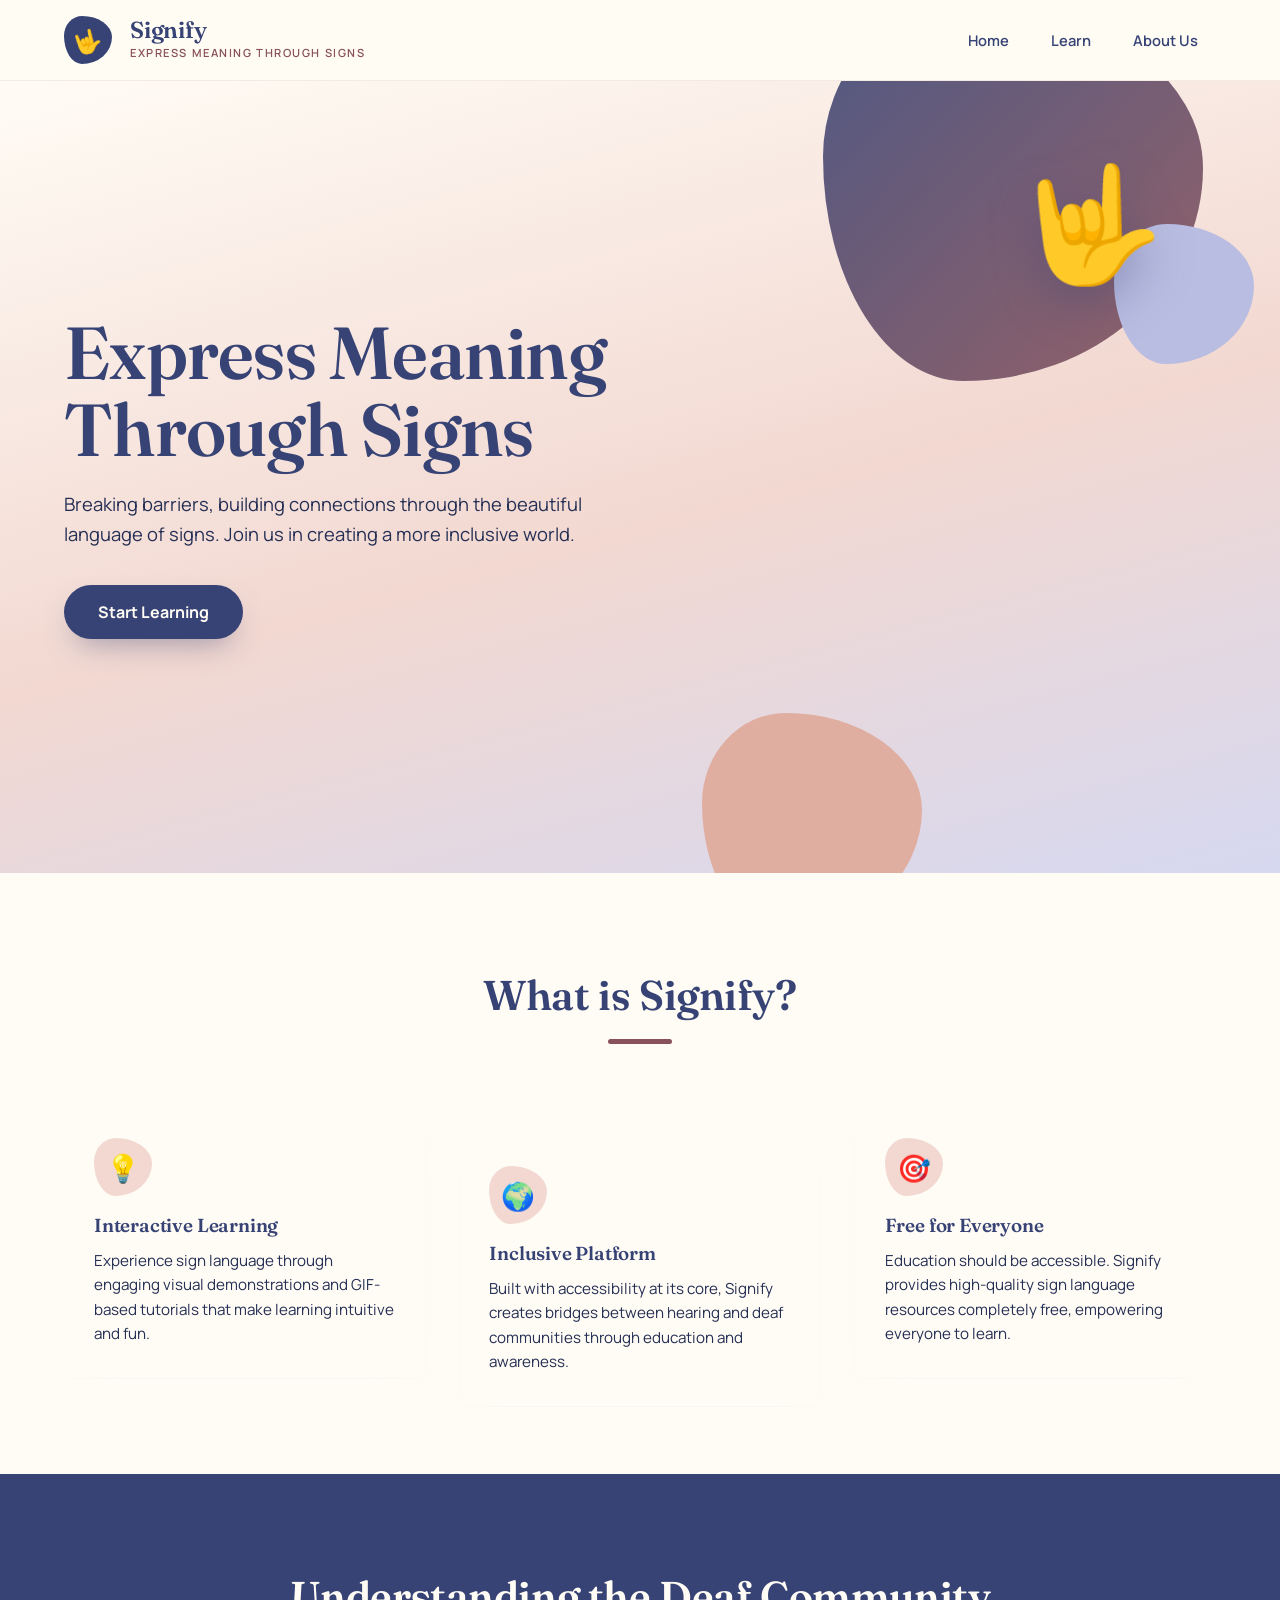
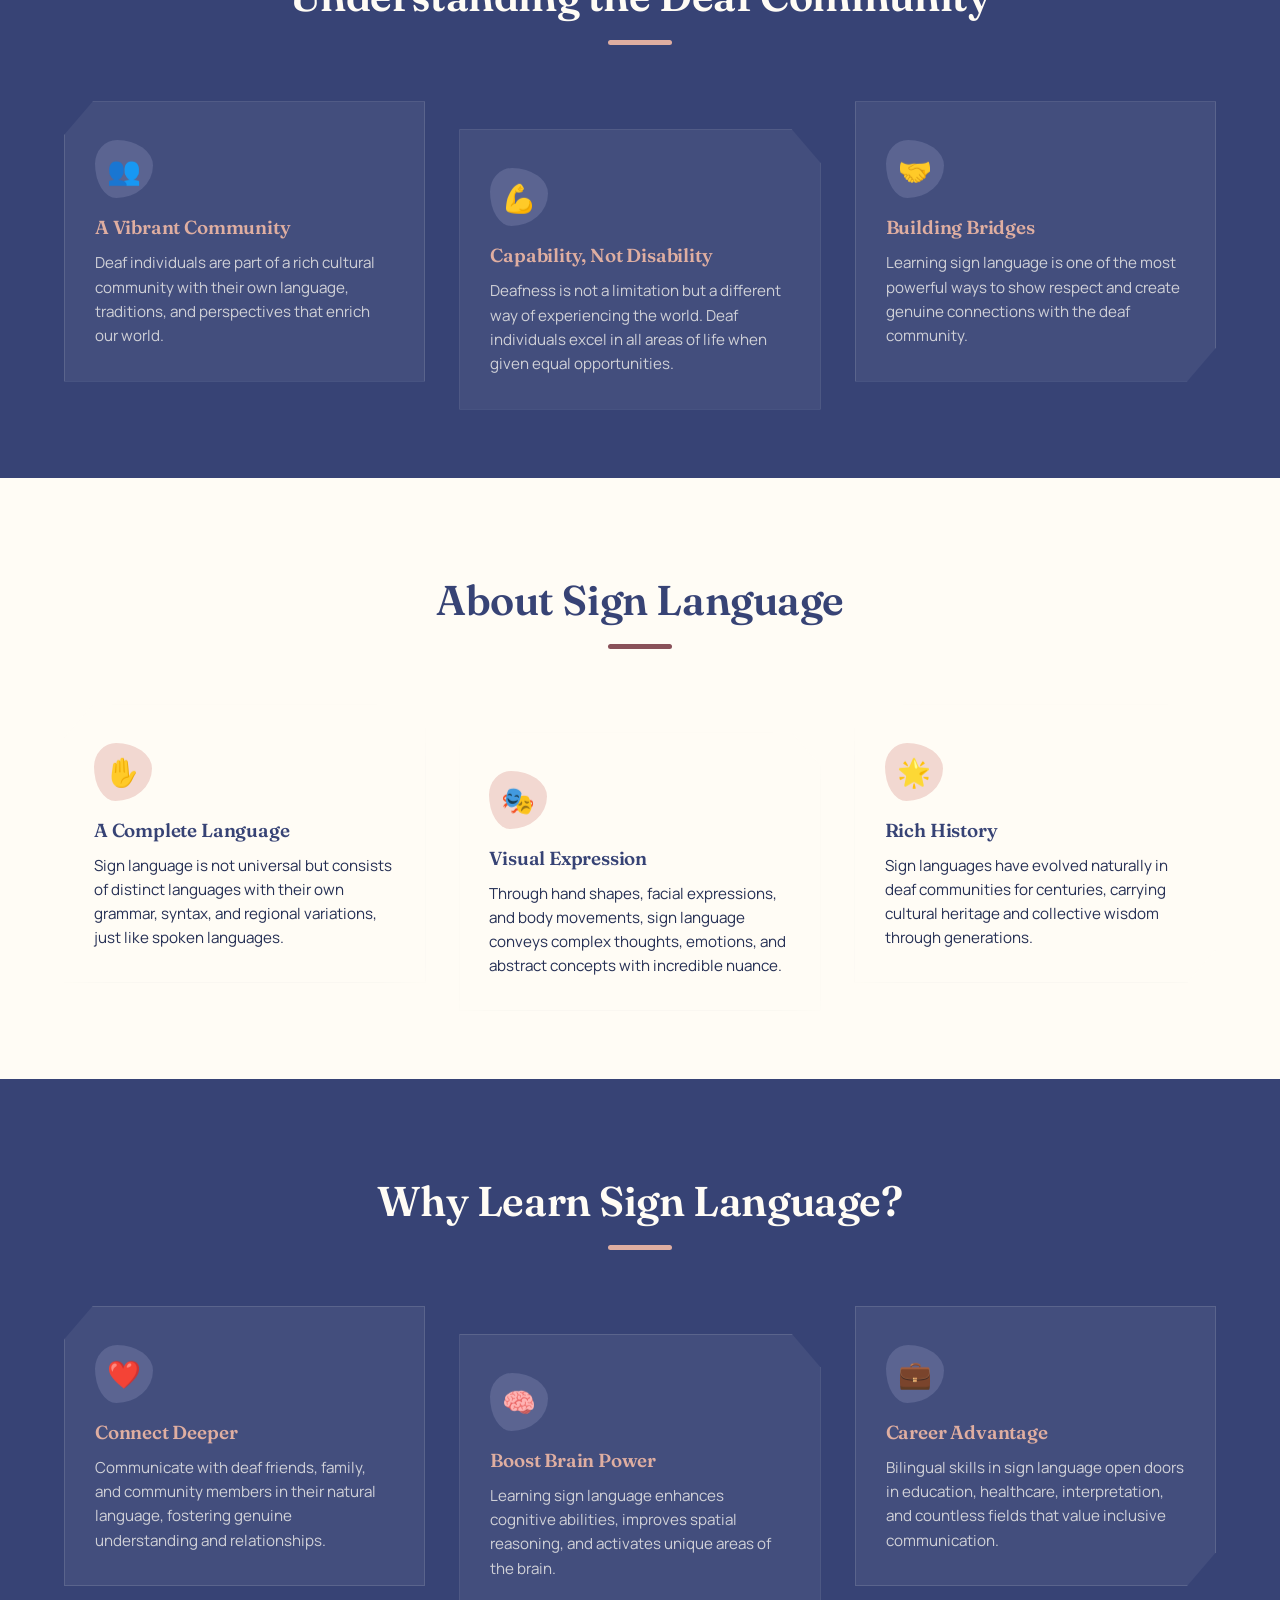
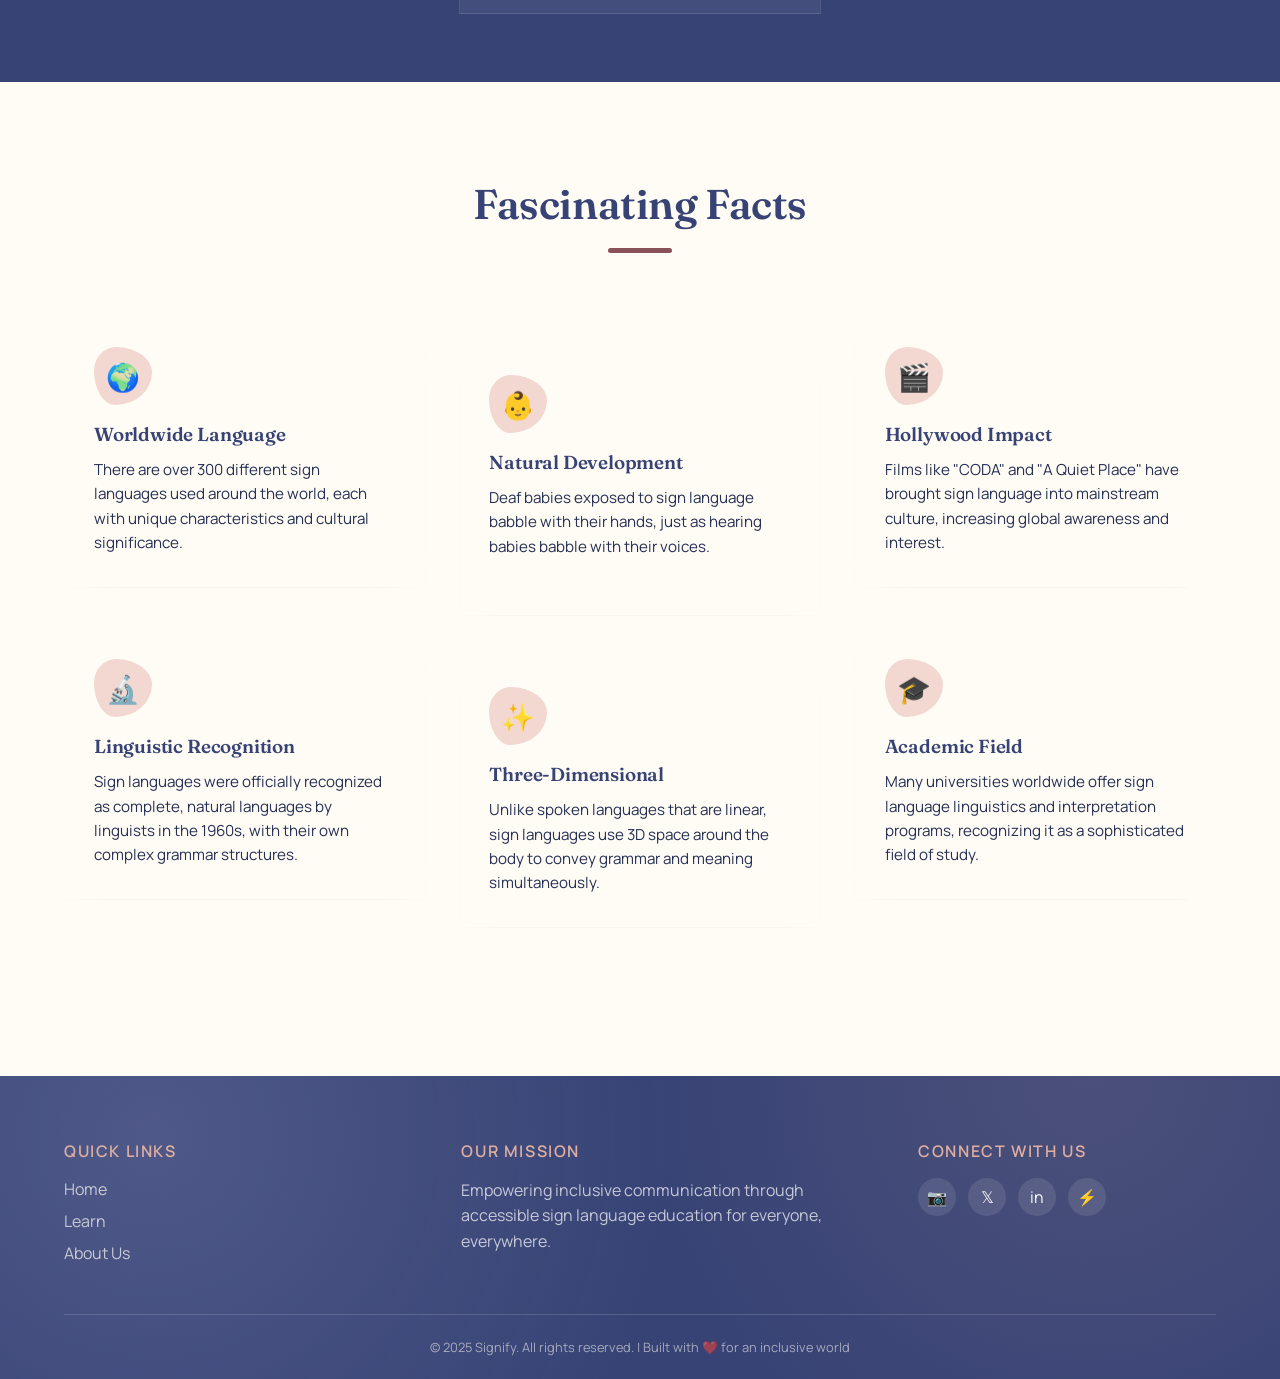
==== index.html @ fb42addf "changed the UI for the website" ====
<!DOCTYPE html>
<html lang="en">
<head>
    <meta charset="UTF-8">
    <meta name="viewport" content="width=device-width, initial-scale=1.0">
    <title>Signify - Express Meaning Through Signs</title>
    <link rel="stylesheet" href="css/index.css">
</head>
<body>
    <!-- NAVIGATION HEADER -->
    <header class="header" id="header">
        <div class="logo-section">
            <span class="logo-icon">🤟</span>
        </div>
        <div class="brand">
            <h1>Signify</h1>
            <p>Express Meaning Through Signs</p>
        </div>
        <nav>
            <ul class="nav-menu">
                <li><a href="index.html" class="nav-link">Home</a></li>
                <li><a href="learn.html" class="nav-link">Learn</a></li>
                <li><a href="about.html" class="nav-link">About Us</a></li>
            </ul>
        </nav>
    </header>

    <!-- HERO SECTION -->
    <section class="hero">
        <div class="floating-shape shape1"></div>
        <div class="floating-shape shape2"></div>
        <div class="floating-shape shape3"></div>
        <div class="hero-content">
            <h1>Express Meaning Through Signs</h1>
            <p>Breaking barriers, building connections through the beautiful language of signs. Join us in creating a more inclusive world.</p>
            <a href="learn.html" class="cta-button">Start Learning</a>
        </div>
    </section>

    <!-- ABOUT WEBSITE SECTION -->
    <section class="section section-light">
        <h2 class="section-title">What is Signify?</h2>
        <div class="card-grid">
            <div class="card">
                <span class="card-icon">💡</span>
                <h3>Interactive Learning</h3>
                <p>Experience sign language through engaging visual demonstrations and GIF-based tutorials that make learning intuitive and fun.</p>
            </div>
            <div class="card">
                <span class="card-icon">🌍</span>
                <h3>Inclusive Platform</h3>
                <p>Built with accessibility at its core, Signify creates bridges between hearing and deaf communities through education and awareness.</p>
            </div>
            <div class="card">
                <span class="card-icon">🎯</span>
                <h3>Free for Everyone</h3>
                <p>Education should be accessible. Signify provides high-quality sign language resources completely free, empowering everyone to learn.</p>
            </div>
        </div>
    </section>

    <!-- ABOUT DEAF PEOPLE SECTION -->
    <section class="section section-dark">
        <h2 class="section-title">Understanding the Deaf Community</h2>
        <div class="card-grid">
            <div class="card">
                <span class="card-icon">👥</span>
                <h3>A Vibrant Community</h3>
                <p>Deaf individuals are part of a rich cultural community with their own language, traditions, and perspectives that enrich our world.</p>
            </div>
            <div class="card">
                <span class="card-icon">💪</span>
                <h3>Capability, Not Disability</h3>
                <p>Deafness is not a limitation but a different way of experiencing the world. Deaf individuals excel in all areas of life when given equal opportunities.</p>
            </div>
            <div class="card">
                <span class="card-icon">🤝</span>
                <h3>Building Bridges</h3>
                <p>Learning sign language is one of the most powerful ways to show respect and create genuine connections with the deaf community.</p>
            </div>
        </div>
    </section>

    <!-- ABOUT SIGN LANGUAGE SECTION -->
    <section class="section section-light">
        <h2 class="section-title">About Sign Language</h2>
        <div class="card-grid">
            <div class="card">
                <span class="card-icon">✋</span>
                <h3>A Complete Language</h3>
                <p>Sign language is not universal but consists of distinct languages with their own grammar, syntax, and regional variations, just like spoken languages.</p>
            </div>
            <div class="card">
                <span class="card-icon">🎭</span>
                <h3>Visual Expression</h3>
                <p>Through hand shapes, facial expressions, and body movements, sign language conveys complex thoughts, emotions, and abstract concepts with incredible nuance.</p>
            </div>
            <div class="card">
                <span class="card-icon">🌟</span>
                <h3>Rich History</h3>
                <p>Sign languages have evolved naturally in deaf communities for centuries, carrying cultural heritage and collective wisdom through generations.</p>
            </div>
        </div>
    </section>

    <!-- WHY LEARN SIGN LANGUAGE -->
    <section class="section section-dark">
        <h2 class="section-title">Why Learn Sign Language?</h2>
        <div class="card-grid">
            <div class="card">
                <span class="card-icon">❤️</span>
                <h3>Connect Deeper</h3>
                <p>Communicate with deaf friends, family, and community members in their natural language, fostering genuine understanding and relationships.</p>
            </div>
            <div class="card">
                <span class="card-icon">🧠</span>
                <h3>Boost Brain Power</h3>
                <p>Learning sign language enhances cognitive abilities, improves spatial reasoning, and activates unique areas of the brain.</p>
            </div>
            <div class="card">
                <span class="card-icon">💼</span>
                <h3>Career Advantage</h3>
                <p>Bilingual skills in sign language open doors in education, healthcare, interpretation, and countless fields that value inclusive communication.</p>
            </div>
        </div>
    </section>

    <!-- INTERESTING FACTS SECTION -->
    <section class="section section-light">
        <h2 class="section-title">Fascinating Facts</h2>
        <div class="card-grid">
            <div class="card">
                <span class="card-icon">🌍</span>
                <h3>Worldwide Language</h3>
                <p>There are over 300 different sign languages used around the world, each with unique characteristics and cultural significance.</p>
            </div>
            <div class="card">
                <span class="card-icon">👶</span>
                <h3>Natural Development</h3>
                <p>Deaf babies exposed to sign language babble with their hands, just as hearing babies babble with their voices.</p>
            </div>
            <div class="card">
                <span class="card-icon">🎬</span>
                <h3>Hollywood Impact</h3>
                <p>Films like "CODA" and "A Quiet Place" have brought sign language into mainstream culture, increasing global awareness and interest.</p>
            </div>
            <div class="card">
                <span class="card-icon">🔬</span>
                <h3>Linguistic Recognition</h3>
                <p>Sign languages were officially recognized as complete, natural languages by linguists in the 1960s, with their own complex grammar structures.</p>
            </div>
            <div class="card">
                <span class="card-icon">✨</span>
                <h3>Three-Dimensional</h3>
                <p>Unlike spoken languages that are linear, sign languages use 3D space around the body to convey grammar and meaning simultaneously.</p>
            </div>
            <div class="card">
                <span class="card-icon">🎓</span>
                <h3>Academic Field</h3>
                <p>Many universities worldwide offer sign language linguistics and interpretation programs, recognizing it as a sophisticated field of study.</p>
            </div>
        </div>
    </section>

    <!-- FOOTER -->
    <footer class="footer">
        <div class="footer-content">
            <div class="footer-section">
                <h3>Quick Links</h3>
                <ul class="footer-links">
                    <li><a href="index.html">Home</a></li>
                    <li><a href="learn.html">Learn</a></li>
                    <li><a href="about.html">About Us</a></li>
                </ul>
            </div>
            <div class="footer-section">
                <h3>Our Mission</h3>
                <p style="color: rgba(255,255,255,0.7);">Empowering inclusive communication through accessible sign language education for everyone, everywhere.</p>
            </div>
            <div class="footer-section">
                <h3>Connect With Us</h3>
                <div class="footer-social">
                    <a href="#" title="Instagram">📷</a>
                    <a href="#" title="Twitter">𝕏</a>
                    <a href="#" title="LinkedIn">in</a>
                    <a href="#" title="GitHub">⚡</a>
                </div>
            </div>
        </div>
        <div class="footer-bottom">
            <p>&copy; 2025 Signify. All rights reserved. | Built with ❤️ for an inclusive world</p>
        </div>
    </footer>
    <script src="js/shared.js"></script>
    <script src="js/index.js"></script>
</body>
</html>
---- css/index.css ----
@import url('base.css');

/* ---------- HERO ---------- */
.hero{
  position:relative;
  min-height:88vh;
  display:flex;
  align-items:center;
  padding:0 5vw;
  overflow:hidden;
  background:linear-gradient(165deg, var(--cloud) 0%, var(--peach-soft) 55%, var(--periwinkle-soft) 100%);
}
.hero-content{
  position:relative;
  z-index:5;
  max-width:680px;
}
.hero-content h1{
  font-size:clamp(2.6rem, 6vw, 4.6rem);
  color:var(--navy);
  line-height:1.04;
}
.hero-content p{
  margin-top:22px;
  font-size:1.15rem;
  color:var(--navy-deep);
  max-width:520px;
}
.floating-shape{
  position:absolute;
  border-radius:var(--radius-blob);
  z-index:1;
}
.shape1{
  width:380px;height:380px;
  background:linear-gradient(135deg, var(--navy), var(--maroon));
  top:-80px;right:6vw;
  opacity:.88;
  animation:floatA 9s ease-in-out infinite;
}
.shape2{
  width:220px;height:220px;
  background:var(--peach);
  bottom:-60px;right:28vw;
  animation:floatB 11s ease-in-out infinite;
}
.shape3{
  width:140px;height:140px;
  background:var(--periwinkle);
  top:18%;right:2vw;
  animation:floatA 7s ease-in-out infinite reverse;
}
@keyframes floatA{
  0%,100%{transform:translateY(0) rotate(0deg);}
  50%{transform:translateY(-26px) rotate(8deg);}
}
@keyframes floatB{
  0%,100%{transform:translateY(0) rotate(0deg);}
  50%{transform:translateY(22px) rotate(-10deg);}
}
.hero::after{
  content:'🤟';
  position:absolute;
  font-size:7rem;
  right:9vw;top:8%;
  z-index:2;
  filter:drop-shadow(0 18px 24px rgba(55,67,117,0.35));
  animation:wave 4.5s ease-in-out infinite;
  transform-origin:70% 70%;
}
@keyframes wave{
  0%,100%{transform:rotate(0deg);}
  20%{transform:rotate(14deg);}
  40%{transform:rotate(-8deg);}
  60%{transform:rotate(10deg);}
}

/* ---------- SECTIONS ---------- */
.section{
  padding:96px 5vw;
  position:relative;
}
.section-light{background:var(--cloud);}
.section-dark{
  background:var(--navy);
  color:var(--cloud);
}
.section-title{
  font-size:clamp(1.8rem, 3.4vw, 2.6rem);
  text-align:center;
  margin-bottom:56px;
  position:relative;
  color:inherit;
}
.section-light .section-title{color:var(--navy);}
.section-title::after{
  content:'';
  display:block;
  width:64px;height:5px;
  background:var(--maroon);
  border-radius:99px;
  margin:18px auto 0;
}
.section-dark .section-title::after{background:var(--peach);}

/* ---------- ASYMMETRICAL CARD GRID ---------- */
.card-grid{
  max-width:var(--maxw);
  margin:0 auto;
  display:grid;
  grid-template-columns:repeat(3, 1fr);
  gap:34px;
}
.card{
  position:relative;
  padding:38px 30px 32px;
  background:var(--cloud);
  box-shadow:0 18px 40px -22px rgba(55,67,117,0.3);
  transition:transform .45s var(--ease), box-shadow .45s var(--ease);
}
.card:nth-child(3n+1){clip-path:polygon(8% 0, 100% 0, 100% 100%, 0 100%, 0 12%);}
.card:nth-child(3n+2){
  clip-path:polygon(0 0, 92% 0, 100% 12%, 100% 100%, 0 100%);
  transform:translateY(28px);
}
.card:nth-child(3n){clip-path:polygon(0 0, 100% 0, 100% 88%, 92% 100%, 0 100%);}
.card:hover{
  transform:translateY(-10px) rotate(-0.6deg);
  box-shadow:0 26px 50px -20px rgba(137,81,89,0.4);
}
.card:nth-child(3n+2):hover{transform:translateY(18px) rotate(-0.6deg);}
.section-dark .card{
  background:rgba(255,252,245,0.06);
  border:1px solid rgba(255,252,245,0.12);
  color:var(--cloud);
}
.card-icon{
  display:inline-flex;
  align-items:center;
  justify-content:center;
  width:58px;height:58px;
  font-size:1.7rem;
  background:var(--peach-soft);
  border-radius:var(--radius-blob);
  margin-bottom:18px;
  transition:transform .4s var(--ease);
}
.card:hover .card-icon{transform:rotate(-14deg) scale(1.08);}
.section-dark .card-icon{background:rgba(186,189,226,0.2);}
.card h3{font-size:1.18rem;margin-bottom:12px;color:var(--navy);}
.section-dark .card h3{color:var(--peach);}
.card p{font-size:.95rem;color:var(--navy-deep);}
.section-dark .card p{color:rgba(255,252,245,0.75);}

@media (max-width:900px){
  .card-grid{grid-template-columns:1fr;}
  .card:nth-child(3n+2){transform:none;}
  .card:hover,.card:nth-child(3n+2):hover{transform:translateY(-6px);}
  .hero::after{display:none;}
}
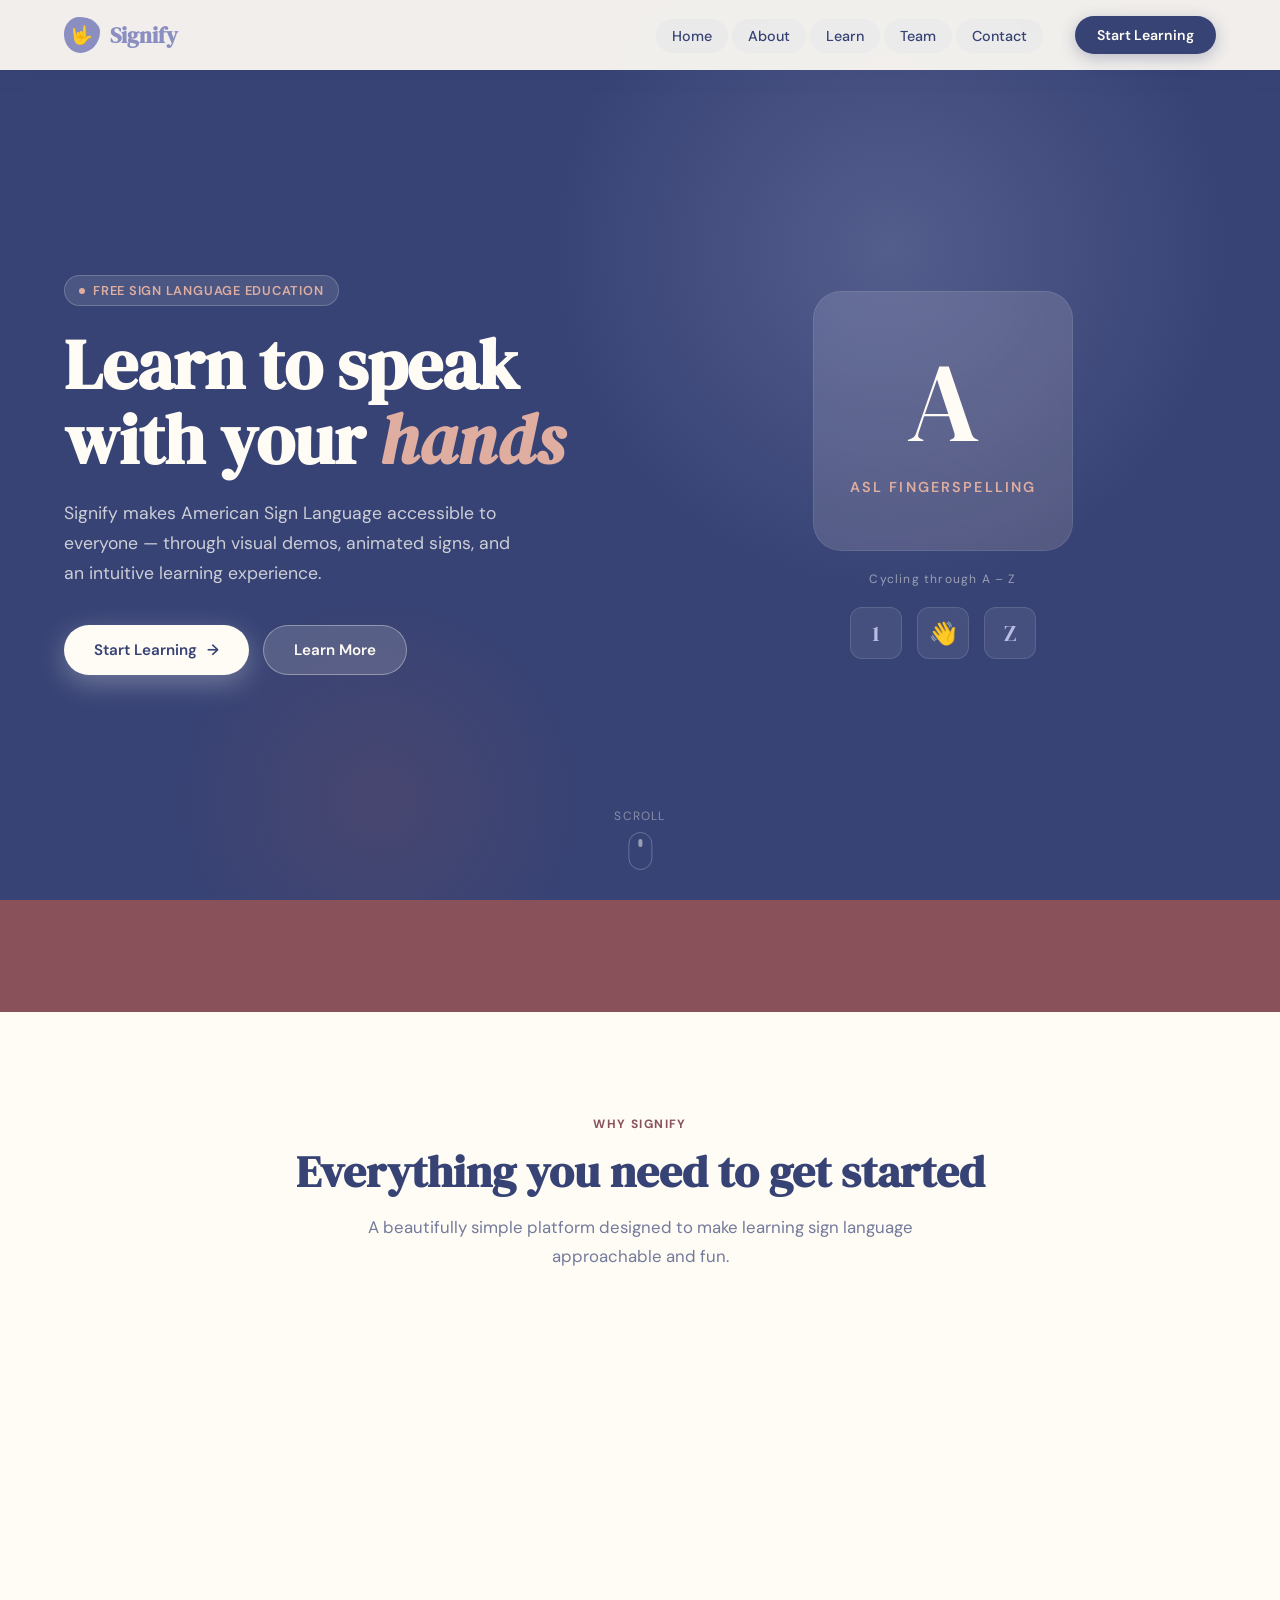
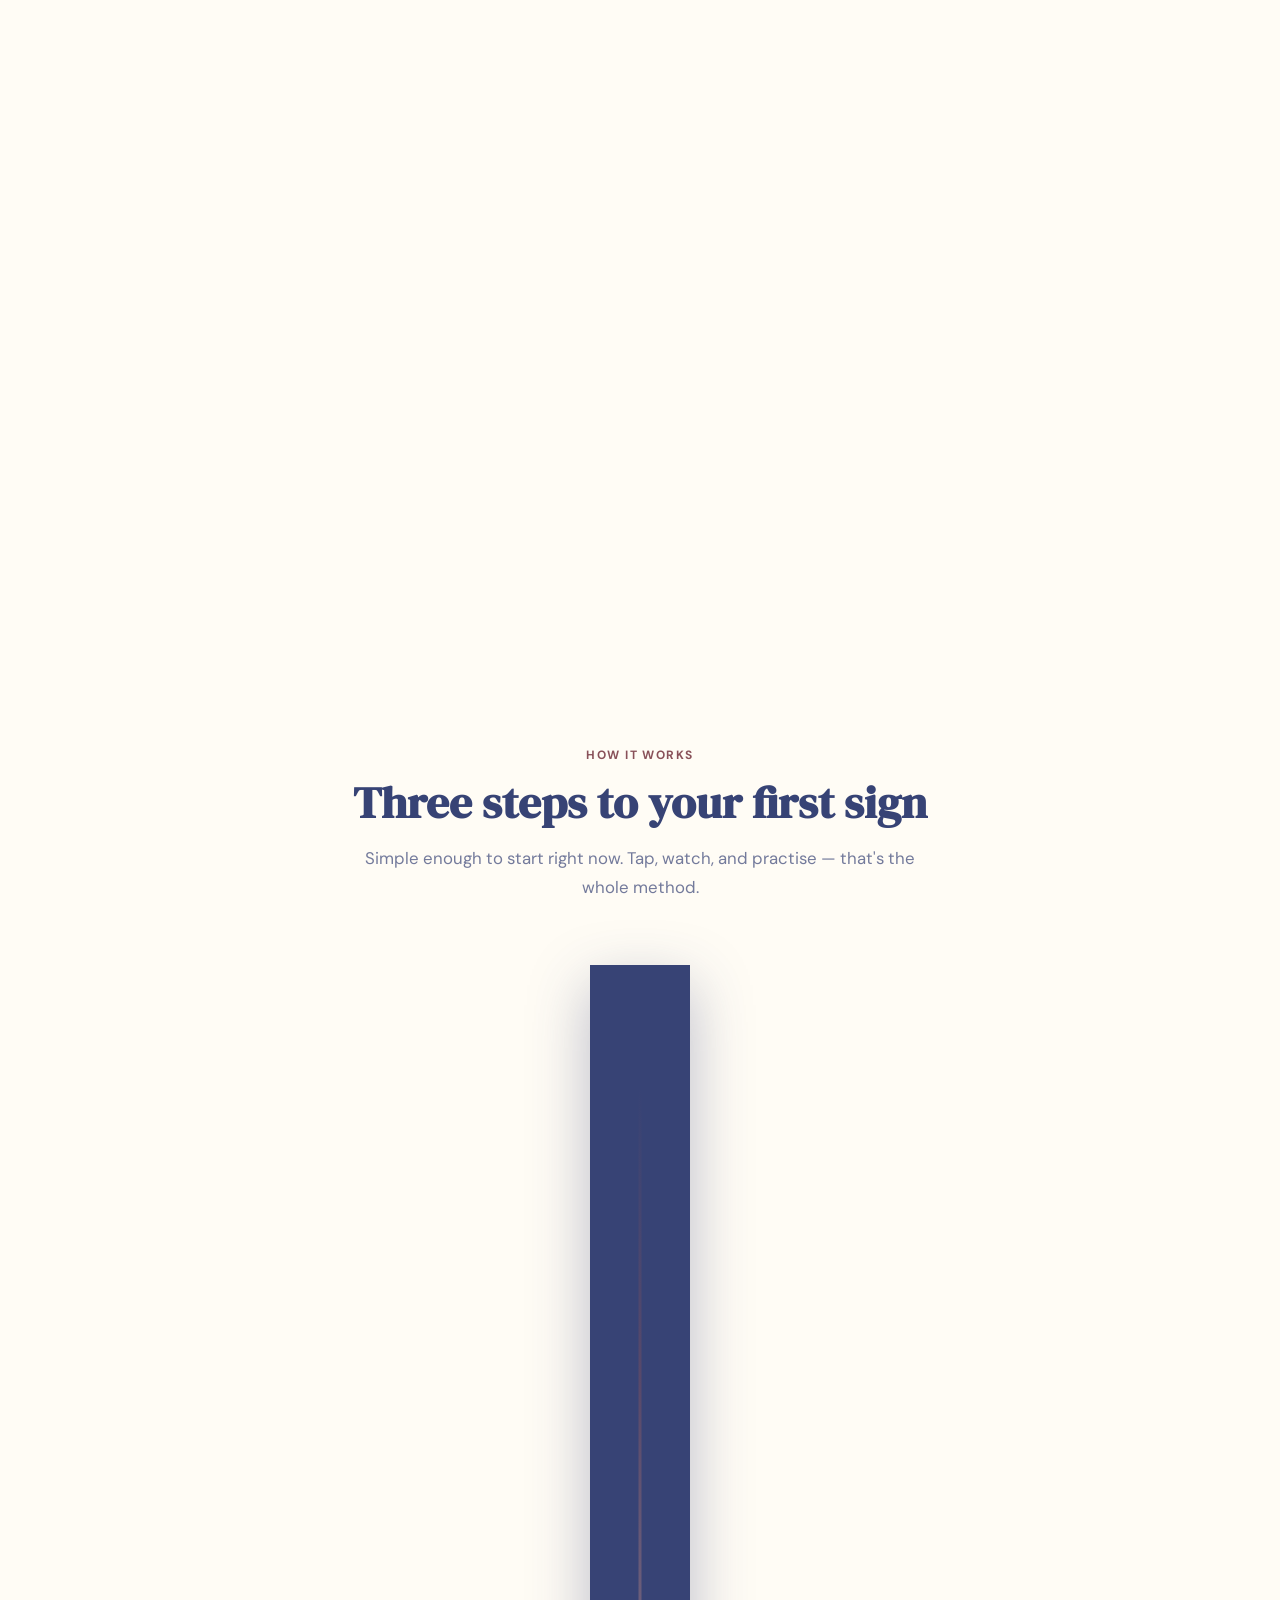
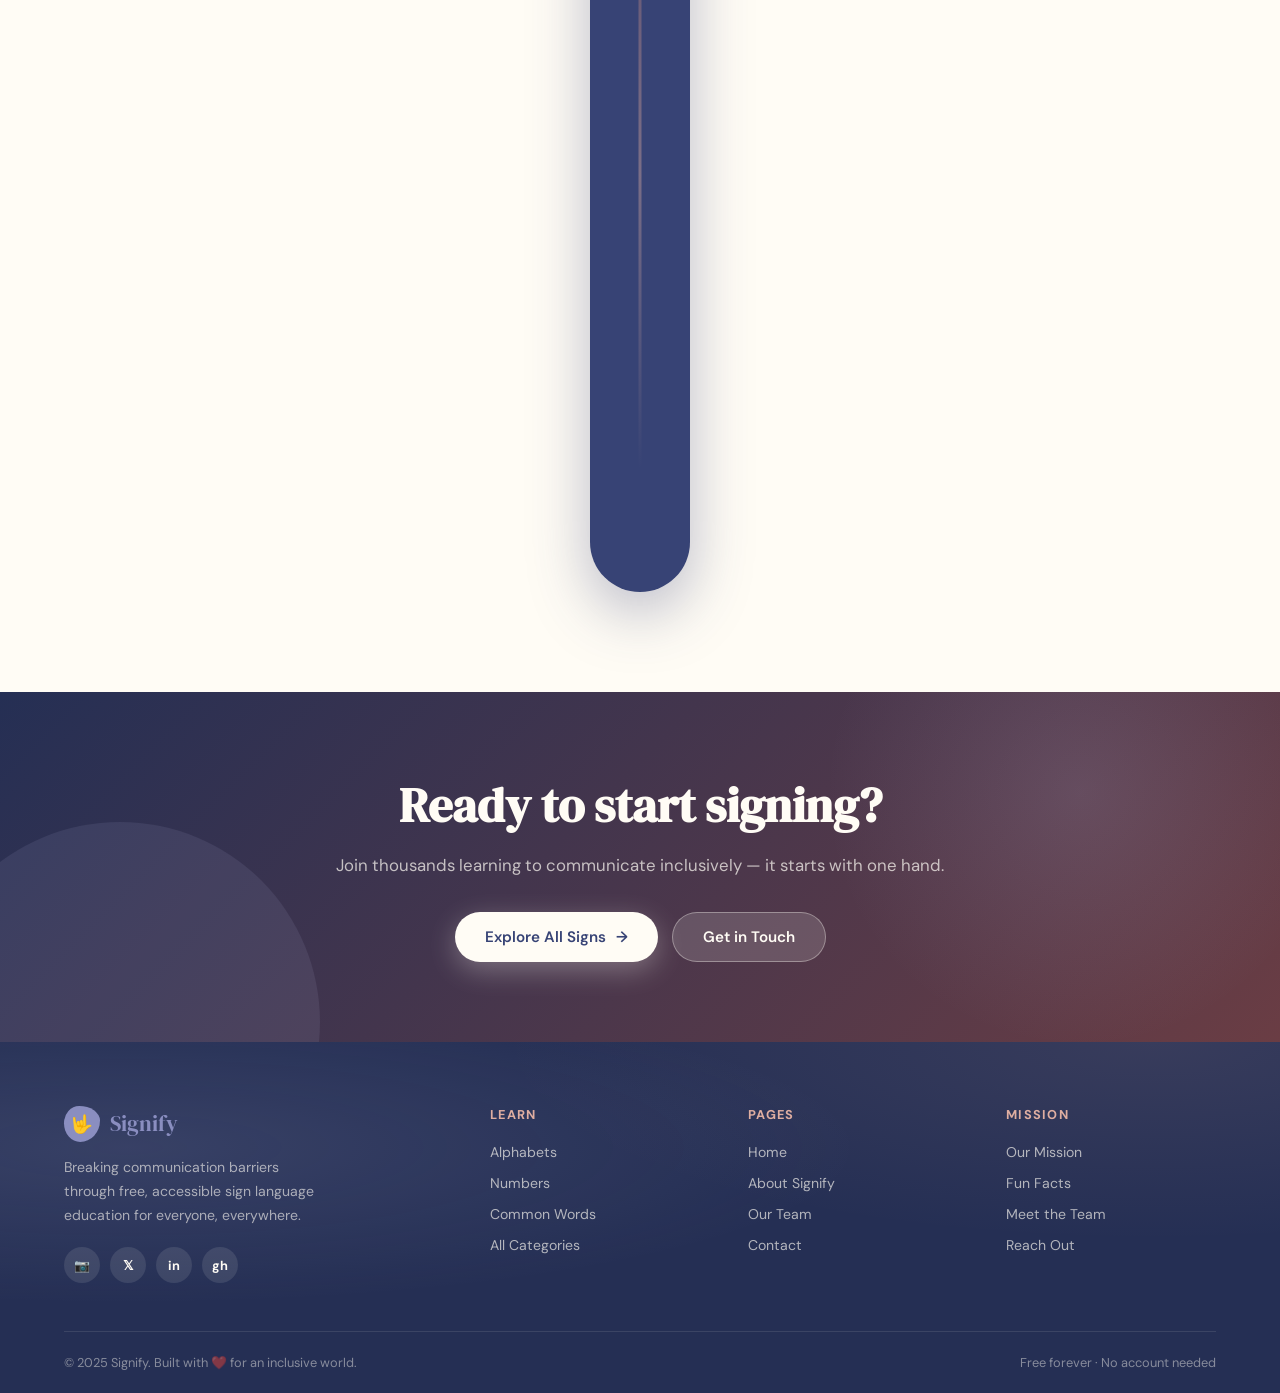
==== commit 6a8f61d5: "changed the steps timeline UI" ====
--- a/index.html
+++ b/index.html
@@ -1,197 +1,268 @@
 <!DOCTYPE html>
 <html lang="en">
 <head>
-    <meta charset="UTF-8">
-    <meta name="viewport" content="width=device-width, initial-scale=1.0">
-    <title>Signify - Express Meaning Through Signs</title>
-    <link rel="stylesheet" href="css/index.css">
+  <meta charset="UTF-8">
+  <meta name="viewport" content="width=device-width, initial-scale=1.0">
+  <title>Signify — Learn Sign Language</title>
+  <link rel="stylesheet" href="css/style.css">
 </head>
 <body>
-    <!-- NAVIGATION HEADER -->
-    <header class="header" id="header">
-        <div class="logo-section">
-            <span class="logo-icon">🤟</span>
-        </div>
-        <div class="brand">
-            <h1>Signify</h1>
-            <p>Express Meaning Through Signs</p>
-        </div>
-        <nav>
-            <ul class="nav-menu">
-                <li><a href="index.html" class="nav-link">Home</a></li>
-                <li><a href="learn.html" class="nav-link">Learn</a></li>
-                <li><a href="about.html" class="nav-link">About Us</a></li>
-            </ul>
-        </nav>
-    </header>
-
-    <!-- HERO SECTION -->
-    <section class="hero">
-        <div class="floating-shape shape1"></div>
-        <div class="floating-shape shape2"></div>
-        <div class="floating-shape shape3"></div>
-        <div class="hero-content">
-            <h1>Express Meaning Through Signs</h1>
-            <p>Breaking barriers, building connections through the beautiful language of signs. Join us in creating a more inclusive world.</p>
-            <a href="learn.html" class="cta-button">Start Learning</a>
-        </div>
-    </section>
-
-    <!-- ABOUT WEBSITE SECTION -->
-    <section class="section section-light">
-        <h2 class="section-title">What is Signify?</h2>
-        <div class="card-grid">
-            <div class="card">
-                <span class="card-icon">💡</span>
-                <h3>Interactive Learning</h3>
-                <p>Experience sign language through engaging visual demonstrations and GIF-based tutorials that make learning intuitive and fun.</p>
-            </div>
-            <div class="card">
-                <span class="card-icon">🌍</span>
-                <h3>Inclusive Platform</h3>
-                <p>Built with accessibility at its core, Signify creates bridges between hearing and deaf communities through education and awareness.</p>
-            </div>
-            <div class="card">
-                <span class="card-icon">🎯</span>
-                <h3>Free for Everyone</h3>
-                <p>Education should be accessible. Signify provides high-quality sign language resources completely free, empowering everyone to learn.</p>
-            </div>
-        </div>
-    </section>
-
-    <!-- ABOUT DEAF PEOPLE SECTION -->
-    <section class="section section-dark">
-        <h2 class="section-title">Understanding the Deaf Community</h2>
-        <div class="card-grid">
-            <div class="card">
-                <span class="card-icon">👥</span>
-                <h3>A Vibrant Community</h3>
-                <p>Deaf individuals are part of a rich cultural community with their own language, traditions, and perspectives that enrich our world.</p>
-            </div>
-            <div class="card">
-                <span class="card-icon">💪</span>
-                <h3>Capability, Not Disability</h3>
-                <p>Deafness is not a limitation but a different way of experiencing the world. Deaf individuals excel in all areas of life when given equal opportunities.</p>
-            </div>
-            <div class="card">
-                <span class="card-icon">🤝</span>
-                <h3>Building Bridges</h3>
-                <p>Learning sign language is one of the most powerful ways to show respect and create genuine connections with the deaf community.</p>
-            </div>
-        </div>
-    </section>
-
-    <!-- ABOUT SIGN LANGUAGE SECTION -->
-    <section class="section section-light">
-        <h2 class="section-title">About Sign Language</h2>
-        <div class="card-grid">
-            <div class="card">
-                <span class="card-icon">✋</span>
-                <h3>A Complete Language</h3>
-                <p>Sign language is not universal but consists of distinct languages with their own grammar, syntax, and regional variations, just like spoken languages.</p>
-            </div>
-            <div class="card">
-                <span class="card-icon">🎭</span>
-                <h3>Visual Expression</h3>
-                <p>Through hand shapes, facial expressions, and body movements, sign language conveys complex thoughts, emotions, and abstract concepts with incredible nuance.</p>
-            </div>
-            <div class="card">
-                <span class="card-icon">🌟</span>
-                <h3>Rich History</h3>
-                <p>Sign languages have evolved naturally in deaf communities for centuries, carrying cultural heritage and collective wisdom through generations.</p>
-            </div>
-        </div>
-    </section>
-
-    <!-- WHY LEARN SIGN LANGUAGE -->
-    <section class="section section-dark">
-        <h2 class="section-title">Why Learn Sign Language?</h2>
-        <div class="card-grid">
-            <div class="card">
-                <span class="card-icon">❤️</span>
-                <h3>Connect Deeper</h3>
-                <p>Communicate with deaf friends, family, and community members in their natural language, fostering genuine understanding and relationships.</p>
-            </div>
-            <div class="card">
-                <span class="card-icon">🧠</span>
-                <h3>Boost Brain Power</h3>
-                <p>Learning sign language enhances cognitive abilities, improves spatial reasoning, and activates unique areas of the brain.</p>
-            </div>
-            <div class="card">
-                <span class="card-icon">💼</span>
-                <h3>Career Advantage</h3>
-                <p>Bilingual skills in sign language open doors in education, healthcare, interpretation, and countless fields that value inclusive communication.</p>
-            </div>
-        </div>
-    </section>
-
-    <!-- INTERESTING FACTS SECTION -->
-    <section class="section section-light">
-        <h2 class="section-title">Fascinating Facts</h2>
-        <div class="card-grid">
-            <div class="card">
-                <span class="card-icon">🌍</span>
-                <h3>Worldwide Language</h3>
-                <p>There are over 300 different sign languages used around the world, each with unique characteristics and cultural significance.</p>
-            </div>
-            <div class="card">
-                <span class="card-icon">👶</span>
-                <h3>Natural Development</h3>
-                <p>Deaf babies exposed to sign language babble with their hands, just as hearing babies babble with their voices.</p>
-            </div>
-            <div class="card">
-                <span class="card-icon">🎬</span>
-                <h3>Hollywood Impact</h3>
-                <p>Films like "CODA" and "A Quiet Place" have brought sign language into mainstream culture, increasing global awareness and interest.</p>
-            </div>
-            <div class="card">
-                <span class="card-icon">🔬</span>
-                <h3>Linguistic Recognition</h3>
-                <p>Sign languages were officially recognized as complete, natural languages by linguists in the 1960s, with their own complex grammar structures.</p>
-            </div>
-            <div class="card">
-                <span class="card-icon">✨</span>
-                <h3>Three-Dimensional</h3>
-                <p>Unlike spoken languages that are linear, sign languages use 3D space around the body to convey grammar and meaning simultaneously.</p>
-            </div>
-            <div class="card">
-                <span class="card-icon">🎓</span>
-                <h3>Academic Field</h3>
-                <p>Many universities worldwide offer sign language linguistics and interpretation programs, recognizing it as a sophisticated field of study.</p>
-            </div>
-        </div>
-    </section>
-
-    <!-- FOOTER -->
-    <footer class="footer">
-        <div class="footer-content">
-            <div class="footer-section">
-                <h3>Quick Links</h3>
-                <ul class="footer-links">
-                    <li><a href="index.html">Home</a></li>
-                    <li><a href="learn.html">Learn</a></li>
-                    <li><a href="about.html">About Us</a></li>
-                </ul>
-            </div>
-            <div class="footer-section">
-                <h3>Our Mission</h3>
-                <p style="color: rgba(255,255,255,0.7);">Empowering inclusive communication through accessible sign language education for everyone, everywhere.</p>
-            </div>
-            <div class="footer-section">
-                <h3>Connect With Us</h3>
-                <div class="footer-social">
-                    <a href="#" title="Instagram">📷</a>
-                    <a href="#" title="Twitter">𝕏</a>
-                    <a href="#" title="LinkedIn">in</a>
-                    <a href="#" title="GitHub">⚡</a>
-                </div>
-            </div>
-        </div>
-        <div class="footer-bottom">
-            <p>&copy; 2025 Signify. All rights reserved. | Built with ❤️ for an inclusive world</p>
-        </div>
-    </footer>
-    <script src="js/shared.js"></script>
-    <script src="js/index.js"></script>
+
+<!-- NAV -->
+<nav class="nav solid" id="nav">
+  <div class="nav-inner">
+    <a href="index.html" class="nav-logo">
+      <span class="nav-logo-badge">🤟</span>
+      <span class="nav-logo-name">Signify</span>
+    </a>
+    <ul class="nav-links">
+      <li><a href="index.html">Home</a></li>
+      <li><a href="about-site.html">About</a></li>
+      <li><a href="learn.html">Learn</a></li>
+      <li><a href="about-us.html">Team</a></li>
+      <li><a href="contact.html">Contact</a></li>
+    </ul>
+    <button class="nav-cta" onclick="location.href='learn.html'">Start Learning</button>
+    <button class="hamburger" id="hamburger" aria-label="Menu">
+      <span></span><span></span><span></span>
+    </button>
+  </div>
+  
+</nav>
+
+<!-- HERO -->
+<section class="hero-landing">
+  <div class="hero-landing-inner">
+    <div class="hero-landing-text">
+      <div class="hero-tag"><span class="hero-tag-dot"></span> Free Sign Language Education</div>
+      <h1>Learn to speak with your <em>hands</em></h1>
+      <p>Signify makes American Sign Language accessible to everyone — through visual demos, animated signs, and an intuitive learning experience.</p>
+      <div class="hero-btns">
+        <a href="learn.html" class="btn btn-primary btn-arrow">Start Learning</a>
+        <a href="about-site.html" class="btn btn-ghost">Learn More</a>
+      </div>
+    </div>
+    <div class="sign-showcase">
+      <div class="sign-display">
+        <span class="sign-letter-big" id="cycleLetterText">A</span>
+        <span class="sign-letter-sub">ASL Fingerspelling</span>
+      </div>
+      <span class="sign-cycling-label">Cycling through A – Z</span>
+      <div class="sign-mini-row">
+        <div class="sign-mini">1</div>
+        <div class="sign-mini">👋</div>
+        <div class="sign-mini">Z</div>
+      </div>
+    </div>
+  </div>
+  <div class="scroll-hint">
+    <span>Scroll</span>
+    <div class="scroll-wheel"></div>
+  </div>
+</section>
+
+<!-- STATS -->
+<div class="stats-bar">
+  <div class="stats-inner">
+    <div class="stat-item reveal">
+      <span class="stat-num" data-target="26" data-suffix="">0</span>
+      <span class="stat-label">Alphabet Letters</span>
+    </div>
+    <div class="stat-item reveal reveal-delay-1">
+      <span class="stat-num" data-target="10" data-suffix="">0</span>
+      <span class="stat-label">Number Signs · 0 through 9</span>
+    </div>
+    <div class="stat-item reveal reveal-delay-2">
+      <span class="stat-num" data-target="20" data-suffix="+">0</span>
+      <span class="stat-label">Common Words</span>
+    </div>
+    <div class="stat-item reveal reveal-delay-3">
+      <span class="stat-num" data-target="100" data-suffix="%">0</span>
+      <span class="stat-label">Free · No Account</span>
+    </div>
+  </div>
+</div>
+
+<!-- FEATURES -->
+<section class="section section-cloud">
+  <div class="section-header">
+    <span class="section-eyebrow">Why Signify</span>
+    <h2>Everything you need to get started</h2>
+    <p>A beautifully simple platform designed to make learning sign language approachable and fun.</p>
+  </div>
+  <div class="feature-grid">
+    <div class="feature-card reveal">
+      <div class="feature-icon">🎬</div>
+      <h3>GIF Demonstrations</h3>
+      <p>Every sign comes with a clear animated GIF showing exact hand positions and movements — no guesswork needed.</p>
+    </div>
+    <div class="feature-card reveal reveal-delay-1">
+      <div class="feature-icon">⚡</div>
+      <h3>Instant Access</h3>
+      <p>No account required. Open the site, pick a category, and start learning immediately. Education without barriers.</p>
+    </div>
+    <div class="feature-card reveal reveal-delay-2">
+      <div class="feature-icon">📱</div>
+      <h3>Works Everywhere</h3>
+      <p>Fully responsive on mobile, tablet, and desktop. Practice on your phone while commuting or on your laptop at home.</p>
+    </div>
+    <div class="feature-card reveal reveal-delay-3">
+      <div class="feature-icon">🔤</div>
+      <h3>Full Alphabet</h3>
+      <p>Master all 26 letters of ASL fingerspelling — the backbone of sign language communication.</p>
+    </div>
+    <div class="feature-card reveal reveal-delay-4">
+      <div class="feature-icon">🔢</div>
+      <h3>Numbers 0–9</h3>
+      <p>Learn to count and use numbers in sign language for everyday situations like time, age, and quantity.</p>
+    </div>
+    <div class="feature-card reveal reveal-delay-5">
+      <div class="feature-icon">💬</div>
+      <h3>Essential Words</h3>
+      <p>From "Hello" to "Thank You" — start real conversations with a vocabulary of the most common signs.</p>
+    </div>
+  </div>
+</section>
+
+<!-- HOW IT WORKS -->
+<section class="section section-cloud">
+  <div class="section-header">
+    <span class="section-eyebrow">How It Works</span>
+    <h2>Three steps to your first sign</h2>
+    <p>Simple enough to start right now. Tap, watch, and practise — that's the whole method.</p>
+  </div>
+
+  <div class="steps-timeline">
+    <!-- Spine — the thick vertical central bar -->
+    <div class="timeline-spine"></div>
+
+    <!-- ── STEP 1 : content LEFT, visual RIGHT ── -->
+    <div class="tl-row reveal">
+
+      <div class="tl-content">
+        <div class="tl-content-inner">
+          <span class="tl-eyebrow">Step One</span>
+          <h3>Pick a Category</h3>
+          <p>Choose from Alphabets, Numbers, or Common Words. No account needed — open and start instantly, at your own pace.</p>
+        </div>
+      </div>
+
+      <div class="tl-num"><span>01</span></div>
+
+      <div class="tl-visual">
+        <div class="tl-vis-inner">
+          <span class="tl-vis-emoji">🔤</span>
+        </div>
+      </div>
+
+    </div>
+
+    <!-- ── STEP 2 : visual LEFT, content RIGHT (flip) ── -->
+    <div class="tl-row flip reveal reveal-delay-2">
+
+      <div class="tl-content">
+        <div class="tl-content-inner">
+          <span class="tl-eyebrow">Step Two</span>
+          <h3>Tap Any Sign Tile</h3>
+          <p>Click on any letter, number, or word tile. An animated GIF opens in a spotlight modal showing the exact hand position and movement.</p>
+        </div>
+      </div>
+
+      <div class="tl-num"><span>02</span></div>
+
+      <div class="tl-visual">
+        <div class="tl-vis-inner">
+          <span class="tl-vis-emoji">👆</span>
+        </div>
+      </div>
+
+    </div>
+
+    <!-- ── STEP 3 : content LEFT, visual RIGHT ── -->
+    <div class="tl-row reveal reveal-delay-4">
+
+      <div class="tl-content">
+        <div class="tl-content-inner">
+          <span class="tl-eyebrow">Step Three</span>
+          <h3>Practise & Remember</h3>
+          <p>Watch, mirror, repeat. Just 5 minutes a day is enough to build real muscle memory. Keep coming back and your vocabulary grows naturally.</p>
+        </div>
+      </div>
+
+      <div class="tl-num"><span>03</span></div>
+
+      <div class="tl-visual">
+        <div class="tl-vis-inner">
+          <span class="tl-vis-emoji">🔁</span>
+        </div>
+      </div>
+
+    </div>
+
+  </div><!-- /steps-timeline -->
+</section>
+
+<!-- CTA BANNER -->
+<section class="cta-banner">
+  <div class="cta-banner-inner">
+    <h2>Ready to start signing?</h2>
+    <p>Join thousands learning to communicate inclusively — it starts with one hand.</p>
+    <div class="btn-row">
+      <a href="learn.html" class="btn btn-primary btn-arrow">Explore All Signs</a>
+      <a href="contact.html" class="btn btn-ghost">Get in Touch</a>
+    </div>
+  </div>
+</section>
+
+<!-- FOOTER -->
+<footer class="footer">
+  <div class="footer-inner">
+    <div class="footer-brand">
+      <a href="index.html" class="nav-logo">
+        <span class="nav-logo-badge">🤟</span> Signify
+      </a>
+      <p>Breaking communication barriers through free, accessible sign language education for everyone, everywhere.</p>
+      <div class="footer-social">
+        <a href="#" title="Instagram">📷</a>
+        <a href="#" title="Twitter">𝕏</a>
+        <a href="#" title="LinkedIn">in</a>
+        <a href="https://github.com/Kartikk13" title="GitHub">gh</a>
+      </div>
+    </div>
+    <div class="footer-col">
+      <h4>Learn</h4>
+      <ul>
+        <li><a href="alphabets.html">Alphabets</a></li>
+        <li><a href="numbers.html">Numbers</a></li>
+        <li><a href="words.html">Common Words</a></li>
+        <li><a href="learn.html">All Categories</a></li>
+      </ul>
+    </div>
+    <div class="footer-col">
+      <h4>Pages</h4>
+      <ul>
+        <li><a href="index.html">Home</a></li>
+        <li><a href="about-site.html">About Signify</a></li>
+        <li><a href="about-us.html">Our Team</a></li>
+        <li><a href="contact.html">Contact</a></li>
+      </ul>
+    </div>
+    <div class="footer-col">
+      <h4>Mission</h4>
+      <ul>
+        <li><a href="about-site.html#mission">Our Mission</a></li>
+        <li><a href="about-site.html#facts">Fun Facts</a></li>
+        <li><a href="about-us.html">Meet the Team</a></li>
+        <li><a href="contact.html">Reach Out</a></li>
+      </ul>
+    </div>
+  </div>
+  <div class="footer-bottom">
+    <span>© 2025 Signify. Built with ❤️ for an inclusive world.</span>
+    <span>Free forever · No account needed</span>
+  </div>
+</footer>
+
+<script src="js/main.js"></script>
 </body>
 </html>
--- a/css/style.css
+++ b/css/style.css
@@ -0,0 +1,1666 @@
+@import url('https://fonts.googleapis.com/css2?family=DM+Serif+Display:ital@0;1&family=DM+Sans:ital,opsz,wght@0,9..40,300;0,9..40,400;0,9..40,500;0,9..40,600;0,9..40,700;1,9..40,400&display=swap');
+
+/* ═══════════════════════════════════════
+   TOKENS
+═══════════════════════════════════════ */
+:root {
+  --navy:       #374375;
+  --navy-dk:    #252f54;
+  --navy-lt:    #4a5a8e;
+  --cloud:      #FFFCF5;
+  --cloud-dk:   #f5efdf;
+  --periwinkle: #BABDE2;
+  --peri-lt:    #d6d8f0;
+  --peri-dk:    #8a8ec0;
+  --maroon:     #895159;
+  --maroon-dk:  #6a3d44;
+  --peach:      #DFAEA1;
+  --peach-lt:   #f2d8d1;
+  --peach-dk:   #c48a7c;
+
+  --fd: 'DM Serif Display', serif;
+  --fb: 'DM Sans', sans-serif;
+
+  --maxw: 1180px;
+  --nav-h: 70px;
+  --ease: cubic-bezier(.22,1,.36,1);
+  --spring: cubic-bezier(.34,1.56,.64,1);
+
+  --blob: 42% 58% 55% 45% / 48% 40% 60% 52%;
+  --blob2: 60% 40% 38% 62% / 55% 62% 38% 45%;
+}
+
+/* ═══════════════════════════════════════
+   RESET
+═══════════════════════════════════════ */
+*,::before,::after { box-sizing: border-box; margin: 0; padding: 0; }
+html { scroll-behavior: smooth; font-size: 16px; }
+body { font-family: var(--fb); background: var(--cloud); color: var(--navy-dk); overflow-x: hidden; -webkit-font-smoothing: antialiased; }
+a { text-decoration: none; color: inherit; }
+ul { list-style: none; }
+img { display: block; max-width: 100%; }
+button { cursor: pointer; border: none; background: none; font-family: var(--fb); }
+input, textarea, select { font-family: var(--fb); }
+::selection { background: var(--maroon); color: var(--cloud); }
+@media (prefers-reduced-motion: reduce) { *, *::before, *::after { animation-duration: .01ms !important; transition-duration: .01ms !important; } }
+
+/* ═══════════════════════════════════════
+   NAVIGATION
+═══════════════════════════════════════ */
+.nav {
+  position: fixed; top: 0; left: 0; right: 0; z-index: 999;
+  height: var(--nav-h);
+  transition: background .4s var(--ease), box-shadow .4s var(--ease), height .4s var(--ease);
+}
+.nav.solid {
+  background: rgba(255,252,245,0.93);
+  backdrop-filter: blur(6px);
+  box-shadow: 0 2px 24px rgba(55,67,117,0.12);
+}
+.nav-inner {
+  margin: 0 auto;
+  height: 100%;
+  padding: 0 5vw;
+  display: flex;
+  align-items: center;
+  gap: 32px;
+}
+.nav-logo {
+  display: flex; align-items: center; gap: 10px;
+  font-family: var(--fd);
+  font-size: 1.35rem;
+  color: var(--peri-dk);
+  flex-shrink: 0;
+}
+.nav-logo-badge {
+    background: var(--peach);
+  width: 36px; height: 36px;
+  background: var(--peri-dk);
+  border-radius: var(--blob);
+  display: flex; align-items: center; justify-content: center;
+  font-size: 1.1rem;
+  transition: transform .5s var(--spring);
+}
+.nav-logo:hover .nav-logo-badge { transform: rotate(20deg) scale(1.1); }
+
+.nav-logo-name { 
+    color: var(--peri-dk);
+    font-weight: 600; 
+}
+
+.nav-links { display: flex; gap: 4px; margin-left: auto; }
+.nav-links a {
+    background: rgba(231, 232, 234, 0.662);
+  padding: 8px 16px;
+  border-radius: 99px;
+  font-weight: 500;
+  font-size: .9rem;
+  color: var(--navy);
+  transition: background .25s, color .25s;
+  position: relative;
+}
+.nav-links a::after {
+  content: '';
+  position: absolute;
+  bottom: 4px; left: 50%;
+  transform: translateX(-50%) scaleX(0);
+  width: 16px; height: 2px;
+  background: var(--maroon);
+  border-radius: 2px;
+  transition: transform .3s var(--ease);
+}
+.nav-links a:hover::after,
+.nav-links a.active::after { transform: translateX(-50%) scaleX(1); }
+.nav-links a:hover { background: var(--peach-lt); }
+.nav-links a.active { color: var(--maroon); font-weight: 600; }
+
+.nav-cta {
+  padding: 10px 22px;
+  background: var(--navy);
+  color: var(--cloud);
+  border-radius: 99px;
+  font-size: .88rem;
+  font-weight: 600;
+  transition: background .3s var(--ease), transform .3s var(--ease), box-shadow .3s;
+  box-shadow: 0 4px 16px rgba(55,67,117,0.3);
+}
+.nav-cta:hover { background: var(--maroon); transform: translateY(-2px); box-shadow: 0 8px 20px rgba(137,81,89,0.35); }
+
+/* hamburger */
+.hamburger {
+  display: none;
+  flex-direction: column;
+  justify-content: center;
+  gap: 5px;
+  width: 38px; height: 38px;
+  padding: 6px;
+  border-radius: 8px;
+  transition: background .2s;
+  margin-left: auto;
+}
+.hamburger:hover { background: var(--peach-lt); }
+.hamburger span {
+  display: block;
+  height: 2px;
+  background: var(--navy);
+  border-radius: 2px;
+  transition: transform .35s var(--ease), opacity .25s, width .25s;
+}
+.hamburger span:nth-child(2) { width: 70%; }
+.hamburger.open span:nth-child(1) { transform: translateY(7px) rotate(45deg); }
+.hamburger.open span:nth-child(2) { opacity: 0; }
+.hamburger.open span:nth-child(3) { transform: translateY(-7px) rotate(-45deg); }
+
+/* drawer */
+
+.nav-drawer.open { transform: translateY(0); }
+.nav-drawer ul { display: flex; flex-direction: column; gap: 4px; }
+.nav-drawer a {
+  display: block; padding: 12px 16px;
+  border-radius: 10px;
+  font-weight: 500;
+  color: var(--navy);
+  transition: background .2s;
+}
+.nav-drawer a:hover { background: var(--peach-lt); }
+
+/* ═══════════════════════════════════════
+   BUTTONS
+═══════════════════════════════════════ */
+.btn {
+  display: inline-flex; align-items: center; gap: 10px;
+  padding: 14px 30px;
+  border-radius: 99px;
+  font-family: var(--fb);
+  font-weight: 600;
+  font-size: .95rem;
+  transition: all .35s var(--ease);
+  cursor: pointer;
+}
+.btn-primary {
+  background: var(--cloud);
+  color: var(--navy);
+  box-shadow: 0 8px 28px rgba(255,252,245,0.3);
+}
+.btn-primary:hover { background: var(--peach-lt); transform: translateY(-3px); box-shadow: 0 14px 32px rgba(255,252,245,0.4); }
+.btn-navy {
+  background: var(--navy);
+  color: var(--cloud);
+  box-shadow: 0 8px 24px rgba(55,67,117,0.35);
+}
+.btn-navy:hover { background: var(--maroon); transform: translateY(-3px); box-shadow: 0 14px 28px rgba(137,81,89,0.4); }
+.btn-outline {
+  background: transparent;
+  color: var(--navy);
+  border: 2px solid var(--navy);
+}
+.btn-outline:hover { background: var(--navy); color: var(--cloud); transform: translateY(-2px); }
+.btn-ghost {
+  background: rgba(255,252,245,0.15);
+  color: var(--cloud);
+  border: 1.5px solid rgba(255,252,245,0.35);
+}
+.btn-ghost:hover { background: rgba(255,252,245,0.25); transform: translateY(-2px); }
+.btn-arrow::after { content: '→'; transition: transform .3s var(--ease); }
+.btn-arrow:hover::after { transform: translateX(5px); }
+
+/* ═══════════════════════════════════════
+   HERO — LANDING
+═══════════════════════════════════════ */
+.hero-landing {
+  min-height: 100vh;
+  padding: calc(var(--nav-h) + 60px) 5vw 80px;
+  background: var(--navy);
+  display: flex;
+  align-items: center;
+  position: relative;
+  overflow: hidden;
+}
+/* animated gradient orbs */
+.hero-landing::before {
+  content: '';
+  position: absolute;
+  width: 900px; height: 700px;
+  border-radius: 50%;
+  background: radial-gradient(circle, rgba(186,189,226,0.22), transparent 60%);
+  top: -100px; right: -60px;
+  animation: orbDrift 14s ease-in-out infinite;
+}
+.hero-landing::after {
+  content: '';
+  position: absolute;
+  width: 500px; height: 500px;
+  border-radius: 50%;
+  background: radial-gradient(circle, rgba(137,81,89,0.2), transparent 60%);
+  bottom: -150px; left: 10%;
+  animation: orbDrift 18s ease-in-out infinite reverse;
+}
+@keyframes orbDrift {
+  0%,100% { transform: translate(0,0) scale(1); }
+  33% { transform: translate(30px,-20px) scale(1.05); }
+  66% { transform: translate(-20px,30px) scale(.96); }
+}
+
+.hero-landing-inner {
+  position: relative; z-index: 2;
+  max-width: var(--maxw);
+  margin: 0 auto;
+  width: 100%;
+  display: grid;
+  grid-template-columns: 1fr 1fr;
+  align-items: center;
+  gap: 60px;
+}
+.hero-tag {
+  display: inline-flex; align-items: center; gap: 8px;
+  padding: 6px 14px;
+  background: rgba(255,252,245,0.1);
+  border: 1px solid rgba(255,252,245,0.2);
+  border-radius: 99px;
+  color: var(--peach);
+  font-size: .8rem;
+  font-weight: 600;
+  letter-spacing: .06em;
+  text-transform: uppercase;
+  margin-bottom: 22px;
+}
+.hero-tag-dot {
+  width: 6px; height: 6px;
+  background: var(--peach);
+  border-radius: 50%;
+  animation: pulse 2s ease-in-out infinite;
+}
+@keyframes pulse { 0%,100%{opacity:1;transform:scale(1);} 50%{opacity:.4;transform:scale(.7);} }
+
+.hero-landing h1 {
+  font-family: var(--fd);
+  font-size: clamp(2.8rem, 5.5vw, 4.4rem);
+  color: var(--cloud);
+  line-height: 1.06;
+  margin-bottom: 22px;
+}
+.hero-landing h1 em {
+  font-style: italic;
+  color: var(--peach);
+}
+.hero-landing p {
+  font-size: 1.1rem;
+  color: rgba(255,252,245,.75);
+  max-width: 460px;
+  line-height: 1.7;
+  margin-bottom: 36px;
+}
+.hero-btns { display: flex; gap: 14px; flex-wrap: wrap; }
+
+/* sign showcase — right side */
+.sign-showcase {
+  position: relative;
+  display: flex;
+  flex-direction: column;
+  align-items: center;
+  gap: 20px;
+}
+.sign-display {
+  width: 260px; height: 260px;
+  background: rgba(255,252,245,0.07);
+  border: 1.5px solid rgba(255,252,245,0.15);
+  border-radius: 28px;
+  display: flex;
+  flex-direction: column;
+  align-items: center;
+  justify-content: center;
+  backdrop-filter: blur(10px);
+  position: relative;
+  overflow: hidden;
+}
+.sign-display::before {
+  content: '';
+  position: absolute;
+  inset: 0;
+  background: linear-gradient(135deg, rgba(186,189,226,0.1), rgba(223,174,161,0.1));
+}
+.sign-letter-big {
+  position: relative;
+  font-family: var(--fd);
+  font-size: 7rem;
+  color: var(--cloud);
+  line-height: 1;
+  animation: cycleLetter 12s steps(1) infinite;
+}
+.sign-letter-sub {
+  position: relative;
+  font-size: 0.9rem;
+  font-weight: 600;
+  letter-spacing: .15em;
+  text-transform: uppercase;
+  color: var(--peach);
+  margin-top: 20px;
+}
+@keyframes cycleLetter {
+  0%   { content: 'A'; }
+  4%   { content: 'B'; }
+  8%   { content: 'C'; }
+  12%  { content: 'D'; }
+  16%  { content: 'E'; }
+  20%  { content: 'F'; }
+  24%  { content: 'G'; }
+  28%  { content: 'H'; }
+  32%  { content: 'I'; }
+  36%  { content: 'J'; }
+  40%  { content: 'K'; }
+  44%  { content: 'L'; }
+  48%  { content: 'M'; }
+  52%  { content: 'N'; }
+  56%  { content: 'O'; }
+  60%  { content: 'P'; }
+  64%  { content: 'Q'; }
+  68%  { content: 'R'; }
+  72%  { content: 'S'; }
+  76%  { content: 'T'; }
+  80%  { content: 'U'; }
+  84%  { content: 'V'; }
+  88%  { content: 'W'; }
+  92%  { content: 'X'; }
+  96%  { content: 'Y'; }
+  100% { content: 'Z'; }
+}
+
+.sign-cycling-label {
+  font-size: .75rem;
+  color: rgba(255,252,245,.5);
+  letter-spacing: .1em;
+}
+.sign-mini-row {
+  display: flex; gap: 15px;
+}
+.sign-mini {
+  width: 52px; height: 52px;
+  background: rgba(255,252,245,0.07);
+  border: 1px solid rgba(255,252,245,0.12);
+  border-radius: 12px;
+  display: flex; align-items: center; justify-content: center;
+  font-family: var(--fd);
+  font-size: 1.4rem;
+  color: var(--periwinkle);
+  animation: fadeLoop 6s ease-in-out infinite;
+}
+.sign-mini:nth-child(2) { animation-delay: 2s; }
+.sign-mini:nth-child(3) { animation-delay: 4s; }
+@keyframes fadeLoop { 0%,100%{opacity:.4;} 50%{opacity:1;} }
+
+/* scroll hint */
+.scroll-hint {
+  position: absolute;
+  bottom: 30px; left: 50%;
+  transform: translateX(-50%);
+  z-index: 2;
+  display: flex; flex-direction: column; align-items: center; gap: 8px;
+}
+.scroll-hint span { font-size: .75rem; color: rgba(255,252,245,.4); letter-spacing: .1em; text-transform: uppercase; }
+.scroll-wheel {
+  width: 24px; height: 38px;
+  border: 1.5px solid rgba(255,252,245,.25);
+  border-radius: 12px;
+  display: flex; align-items: flex-start; justify-content: center;
+  padding-top: 6px;
+}
+.scroll-wheel::after {
+  content: '';
+  width: 4px; height: 8px;
+  background: rgba(255,252,245,.5);
+  border-radius: 2px;
+  animation: scrollDown 2s ease-in-out infinite;
+}
+@keyframes scrollDown { 0%{opacity:1;transform:translateY(0);} 100%{opacity:0;transform:translateY(12px);} }
+
+/* ═══════════════════════════════════════
+   STATS BAR
+═══════════════════════════════════════ */
+.stats-bar {
+  background: var(--maroon);
+  padding: 2px 0 2px;
+  overflow: hidden;
+}
+.stats-inner {
+  max-width: var(--maxw);
+  margin: 0 auto;
+  display: grid;
+  grid-template-columns: repeat(4, 1fr);
+  gap: 20px;
+}
+.stat-item {
+  display: flex; flex-direction: column; align-items: center;
+  padding: 20px;
+  border-right: 1px solid rgba(255,252,245,0.15);
+}
+.stat-item:last-child { border-right: none; }
+.stat-num {
+  font-family: var(--fd);
+  font-size: 2.8rem;
+  color: var(--cloud);
+  line-height: 1;
+}
+.stat-label { font-size: .8rem; color: rgba(255,252,245,.75); font-weight: 500; margin-top: 6px; text-align: center; }
+
+/* ═══════════════════════════════════════
+   SECTIONS — GENERIC
+═══════════════════════════════════════ */
+.section { padding: 100px 5vw; }
+.section-cloud { background: var(--cloud); }
+.section-navy { background: var(--navy); color: var(--cloud); }
+.section-peri { background: var(--peri-lt); }
+.section-peach { background: var(--peach-lt); }
+
+.section-header { text-align: center; margin-bottom: 64px; }
+.section-eyebrow {
+  display: inline-block;
+  font-size: .75rem;
+  font-weight: 700;
+  letter-spacing: .12em;
+  text-transform: uppercase;
+  color: var(--maroon);
+  margin-bottom: 14px;
+}
+.section-navy .section-eyebrow { color: var(--peach); }
+.section-peri .section-eyebrow { color: var(--maroon); }
+.section-header h2 {
+  font-family: var(--fd);
+  font-size: clamp(1.9rem, 3.5vw, 2.8rem);
+  line-height: 1.15;
+}
+.section-cloud .section-header h2 { color: var(--navy); }
+.section-navy .section-header h2 { color: var(--cloud); }
+.section-peri .section-header h2 { color: var(--navy); }
+.section-peach .section-header h2 { color: var(--navy); }
+.section-header p { font-size: 1.05rem; color: rgba(55,67,117,.7); max-width: 560px; margin: 16px auto 0; line-height: 1.7; }
+.section-navy .section-header p { color: rgba(255,252,245,.7); }
+
+/* diagonal divider */
+.divider-down { clip-path: polygon(0 0, 100% 0, 100% 80%, 0 100%); margin-bottom: -40px; }
+.divider-up   { clip-path: polygon(0 0, 100% 20%, 100% 100%, 0 100%); margin-top: -40px; padding-top: 140px !important; }
+
+/* ═══════════════════════════════════════
+   FEATURE CARDS
+═══════════════════════════════════════ */
+.feature-grid {
+  max-width: var(--maxw);
+  margin: 0 auto;
+  display: grid;
+  grid-template-columns: repeat(3, 1fr);
+  gap: 28px;
+}
+.feature-card {
+  padding: 36px 28px;
+  background: var(--cloud);
+  border-radius: 20px;
+  border: 1px solid rgba(55,67,117,.08);
+  transition: transform .4s var(--ease), box-shadow .4s var(--ease);
+  position: relative;
+  overflow: hidden;
+}
+.feature-card::before {
+  content: '';
+  position: absolute;
+  top: 0; left: 0; right: 0;
+  height: 3px;
+  background: linear-gradient(90deg, var(--navy), var(--maroon));
+  transform: scaleX(0);
+  transform-origin: left;
+  transition: transform .4s var(--ease);
+}
+.feature-card:hover::before { transform: scaleX(1); }
+.feature-card:hover { transform: translateY(-8px); box-shadow: 0 24px 48px rgba(55,67,117,.18); }
+.section-navy .feature-card { background: rgba(255,252,245,.07); border-color: rgba(255,252,245,.1); }
+.section-navy .feature-card:hover { box-shadow: 0 24px 48px rgba(0,0,0,.25); }
+
+.feature-icon {
+  width: 56px; height: 56px;
+  background: var(--peach-lt);
+  border-radius: 16px;
+  display: flex; align-items: center; justify-content: center;
+  font-size: 1.6rem;
+  margin-bottom: 20px;
+  transition: transform .4s var(--spring);
+}
+.feature-card:hover .feature-icon { transform: rotate(-12deg) scale(1.08); }
+.section-navy .feature-icon { background: rgba(186,189,226,.2); }
+.feature-card h3 { font-size: 1.15rem; font-weight: 700; color: var(--navy); margin-bottom: 10px; }
+.section-navy .feature-card h3 { color: var(--peach); }
+.feature-card p { font-size: .92rem; color: rgba(55,67,117,.7); line-height: 1.65; }
+.section-navy .feature-card p { color: rgba(255,252,245,.65); }
+
+/* ═══════════════════════════════════════
+   HOW IT WORKS
+═══════════════════════════════════════ */
+.steps-grid {
+  max-width: var(--maxw);
+  margin: 0 auto;
+  display: grid;
+  grid-template-columns: repeat(3, 1fr);
+  gap: 40px;
+  position: relative;
+}
+.steps-grid::before {
+  content: '';
+  position: absolute;
+  top: 36px; left: calc(16.67% + 16px); right: calc(16.67% + 16px);
+  height: 2px;
+  background: linear-gradient(90deg, var(--periwinkle), var(--peach));
+}
+.step {
+  display: flex; flex-direction: column; align-items: center;
+  text-align: center;
+}
+.step-num {
+  width: 72px; height: 72px;
+  background: var(--navy);
+  border-radius: 50%;
+  display: flex; align-items: center; justify-content: center;
+  font-family: var(--fd);
+  font-size: 1.6rem;
+  color: var(--cloud);
+  margin-bottom: 20px;
+  position: relative;
+  z-index: 1;
+  box-shadow: 0 8px 24px rgba(55,67,117,.3);
+  transition: transform .4s var(--spring), background .4s;
+}
+.step:hover .step-num { transform: scale(1.1); background: var(--maroon); }
+.step h3 { font-size: 1.05rem; font-weight: 700; color: var(--navy); margin-bottom: 8px; }
+.step p { font-size: .9rem; color: rgba(55,67,117,.7); line-height: 1.6; }
+
+/* ═══════════════════════════════════════
+   CTA BANNER
+═══════════════════════════════════════ */
+.cta-banner {
+  background: linear-gradient(135deg, var(--navy-dk), var(--maroon-dk));
+  padding: 80px 5vw;
+  text-align: center;
+  position: relative;
+  overflow: hidden;
+}
+.cta-banner::before {
+  content: '';
+  position: absolute;
+  width: 600px; height: 600px;
+  background: radial-gradient(circle, rgba(186,189,226,.15), transparent 60%);
+  top: -200px; right: -100px;
+}
+.cta-banner-inner { position: relative; z-index: 1; }
+.cta-banner h2 { font-family: var(--fd); font-size: clamp(2rem, 4vw, 3rem); color: var(--cloud); margin-bottom: 16px; }
+.cta-banner p { font-size: 1.05rem; color: rgba(255,252,245,.7); margin-bottom: 36px; }
+.cta-banner .btn-row { display: flex; justify-content: center; gap: 14px; flex-wrap: wrap; }
+
+/* ═══════════════════════════════════════
+   HERO — INTERIOR PAGES
+═══════════════════════════════════════ */
+.hero-page {
+  padding: calc(var(--nav-h) + 70px) 5vw 70px;
+  background: var(--navy);
+  text-align: center;
+  position: relative;
+  overflow: hidden;
+}
+.hero-page::before {
+  content: '';
+  position: absolute;
+  width: 500px; height: 500px;
+  border-radius: 50%;
+  background: radial-gradient(circle, rgba(186,189,226,.18), transparent 60%);
+  top: -150px; left: -100px;
+  animation: orbDrift 16s ease-in-out infinite;
+}
+.hero-page::after {
+  content: '';
+  position: absolute;
+  width: 350px; height: 350px;
+  border-radius: 50%;
+  background: radial-gradient(circle, rgba(223,174,161,.16), transparent 60%);
+  bottom: -100px; right: 5%;
+  animation: orbDrift 12s ease-in-out infinite reverse;
+}
+.hero-page-inner { position: relative; z-index: 2; max-width: 680px; margin: 0 auto; }
+.hero-page h1 { font-family: var(--fd); font-size: clamp(2.2rem, 4.5vw, 3.4rem); color: var(--cloud); line-height: 1.1; }
+.hero-page h1 em { font-style: italic; color: var(--peach); }
+.hero-page p { font-size: 1.05rem; color: rgba(255,252,245,.7); margin-top: 18px; line-height: 1.7; }
+.hero-page .btn-row { display: flex; justify-content: center; gap: 14px; margin-top: 32px; flex-wrap: wrap; }
+
+/* ═══════════════════════════════════════
+   ABOUT-SITE: MISSION CARDS
+═══════════════════════════════════════ */
+.mission-grid {
+  max-width: var(--maxw);
+  margin: 0 auto;
+  display: grid;
+  grid-template-columns: 1.2fr 1fr;
+  gap: 60px;
+  align-items: center;
+}
+.mission-grid.flip { direction: rtl; }
+.mission-grid.flip > * { direction: ltr; }
+.mission-text-block h2 { font-family: var(--fd); font-size: clamp(1.7rem, 3vw, 2.3rem); color: var(--navy); margin-bottom: 18px; line-height: 1.2; }
+.section-navy .mission-text-block h2 { color: var(--cloud); }
+.mission-text-block p { font-size: .97rem; color: rgba(55,67,117,.75); line-height: 1.75; margin-bottom: 14px; }
+.section-navy .mission-text-block p { color: rgba(255,252,245,.7); }
+.mission-visual {
+  aspect-ratio: 4/3;
+  background: linear-gradient(135deg, var(--periwinkle), var(--peach));
+  border-radius: 28px 8px 28px 8px;
+  display: flex; align-items: center; justify-content: center;
+  font-size: 5rem;
+  position: relative;
+  overflow: hidden;
+}
+.mission-visual::before {
+  content: '';
+  position: absolute;
+  inset: 0;
+  background: linear-gradient(135deg, rgba(255,252,245,.15), transparent);
+}
+.fact-list { display: flex; flex-direction: column; gap: 12px; margin-top: 24px; }
+.fact-item {
+  display: flex; align-items: flex-start; gap: 12px;
+  padding: 14px 18px;
+  background: var(--peach-lt);
+  border-radius: 12px;
+  border-left: 3px solid var(--maroon);
+}
+.section-navy .fact-item { background: rgba(255,252,245,.07); border-color: var(--peach); }
+.fact-icon { font-size: 1.2rem; flex-shrink: 0; margin-top: 1px; }
+.fact-text { font-size: .9rem; color: rgba(55,67,117,.8); line-height: 1.55; }
+.section-navy .fact-text { color: rgba(255,252,245,.7); }
+
+/* ═══════════════════════════════════════
+   LEARN PAGE — CATEGORY CARDS
+═══════════════════════════════════════ */
+.learn-grid {
+  max-width: var(--maxw);
+  margin: 0 auto;
+  display: grid;
+  grid-template-columns: repeat(3, 1fr);
+  gap: 32px;
+}
+.learn-card {
+  display: flex; flex-direction: column;
+  background: var(--cloud);
+  border-radius: 24px;
+  overflow: hidden;
+  border: 1px solid rgba(55,67,117,.09);
+  box-shadow: var(--shadow-md);
+  transition: transform .45s var(--ease), box-shadow .45s var(--ease);
+  text-decoration: none;
+  cursor: pointer;
+}
+.learn-card:hover { transform: translateY(-12px); box-shadow: 0 28px 56px rgba(55,67,117,.22); }
+.learn-card-header {
+  height: 200px;
+  display: flex; align-items: center; justify-content: center;
+  position: relative;
+  overflow: hidden;
+}
+.learn-card:nth-child(1) .learn-card-header { background: linear-gradient(135deg, var(--navy), var(--navy-lt)); }
+.learn-card:nth-child(2) .learn-card-header { background: linear-gradient(135deg, var(--maroon-dk), var(--maroon)); }
+.learn-card:nth-child(3) .learn-card-header { background: linear-gradient(135deg, var(--peri-dk), var(--periwinkle)); }
+.learn-card-header::before {
+  content: '';
+  position: absolute;
+  width: 200px; height: 200px;
+  border-radius: 50%;
+  background: rgba(255,252,245,.08);
+  right: -60px; top: -60px;
+}
+.learn-card-emoji { font-size: 4rem; position: relative; z-index: 1; filter: drop-shadow(0 8px 16px rgba(0,0,0,.3)); transition: transform .5s var(--spring); }
+.learn-card:hover .learn-card-emoji { transform: scale(1.18) rotate(-8deg); }
+.learn-card-body { padding: 28px 24px 32px; flex: 1; display: flex; flex-direction: column; }
+.learn-card-count {
+  font-size: .75rem;
+  font-weight: 700;
+  letter-spacing: .1em;
+  text-transform: uppercase;
+  color: var(--maroon);
+  margin-bottom: 8px;
+}
+.learn-card h3 { font-family: var(--fd); font-size: 1.5rem; color: var(--navy); margin-bottom: 10px; }
+.learn-card p { font-size: .92rem; color: rgba(55,67,117,.7); line-height: 1.6; flex: 1; }
+.learn-card-cta {
+  display: inline-flex; align-items: center; gap: 8px;
+  margin-top: 22px;
+  font-size: .88rem;
+  font-weight: 600;
+  color: var(--navy);
+  transition: gap .3s var(--ease);
+}
+.learn-card:hover .learn-card-cta { gap: 12px; }
+.learn-card-cta::after { content: '→'; }
+
+/* ═══════════════════════════════════════
+   SIGN TILES (alphabets / numbers / words)
+═══════════════════════════════════════ */
+.tiles-header {
+  max-width: var(--maxw);
+  margin: 0 auto 40px;
+  padding: 0 0;
+  display: flex;
+  align-items: center;
+  gap: 20px;
+  flex-wrap: wrap;
+}
+.tiles-header h2 { font-family: var(--fd); font-size: 2rem; color: var(--navy); }
+.tile-count {
+  padding: 4px 14px;
+  background: var(--peach-lt);
+  color: var(--maroon);
+  border-radius: 99px;
+  font-size: .8rem;
+  font-weight: 700;
+}
+.search-bar {
+  margin-left: auto;
+  position: relative;
+}
+.search-bar input {
+  padding: 10px 18px 10px 42px;
+  border: 2px solid rgba(55,67,117,.15);
+  border-radius: 99px;
+  font-size: .9rem;
+  background: var(--cloud);
+  color: var(--navy);
+  width: 220px;
+  transition: border-color .3s, box-shadow .3s;
+  outline: none;
+}
+.search-bar input:focus { border-color: var(--navy); box-shadow: 0 0 0 4px rgba(55,67,117,.1); }
+.search-bar::before { content: '🔍'; position: absolute; left: 14px; top: 50%; transform: translateY(-50%); font-size: .85rem; pointer-events: none; }
+
+.back-link {
+  display: inline-flex; align-items: center; gap: 8px;
+  padding: 8px 18px;
+  border: 1.5px solid var(--navy);
+  border-radius: 99px;
+  font-size: .85rem;
+  font-weight: 600;
+  color: var(--navy);
+  transition: all .3s var(--ease);
+  margin-bottom: 40px;
+}
+.back-link:hover { background: var(--navy); color: var(--cloud); transform: translateX(-4px); }
+.back-link::before { content: '←'; }
+
+.tiles-grid {
+  max-width: var(--maxw);
+  margin: 0 auto;
+  display: grid;
+  grid-template-columns: repeat(auto-fill, minmax(120px, 1fr));
+  gap: 18px;
+}
+.sign-tile {
+  aspect-ratio: 1;
+  display: flex; flex-direction: column;
+  align-items: center; justify-content: center;
+  background: var(--cloud);
+  border: 2px solid rgba(55,67,117,.1);
+  border-radius: 20px;
+  cursor: pointer;
+  position: relative;
+  overflow: hidden;
+  transition: transform .4s var(--spring), box-shadow .4s var(--ease), border-color .35s;
+}
+.sign-tile::before {
+  content: '';
+  position: absolute; inset: 0;
+  background: linear-gradient(135deg, var(--peach-lt), var(--peri-lt));
+  opacity: 0;
+  transition: opacity .35s;
+}
+.sign-tile:nth-child(3n)   { border-radius: 20px 6px 20px 6px; }
+.sign-tile:nth-child(3n+1) { border-radius: 6px 20px 6px 20px; }
+.sign-tile:hover { transform: translateY(-8px) rotate(-1.5deg) scale(1.03); border-color: var(--navy); box-shadow: 0 20px 40px rgba(55,67,117,.22); }
+.sign-tile:hover::before { opacity: 1; }
+
+.tile-main {
+  position: relative;
+  font-family: var(--fd);
+  font-size: 2.4rem;
+  color: var(--navy);
+  font-weight: 400;
+  line-height: 1;
+  transition: transform .4s var(--spring);
+}
+.sign-tile:hover .tile-main { transform: scale(1.2); }
+.tile-emoji {
+  position: relative;
+  font-size: 2rem;
+  margin-bottom: 4px;
+  transition: transform .4s var(--spring);
+}
+.sign-tile:hover .tile-emoji { transform: scale(1.2) rotate(8deg); }
+.tile-label {
+  position: relative;
+  font-size: .7rem;
+  font-weight: 600;
+  color: rgba(55,67,117,.65);
+  text-transform: uppercase;
+  letter-spacing: .06em;
+  margin-top: 6px;
+  text-align: center;
+  padding: 0 6px;
+}
+
+/* ═══════════════════════════════════════
+   MODAL
+═══════════════════════════════════════ */
+.modal-overlay {
+  position: fixed; inset: 0; z-index: 9999;
+  background: rgba(37,47,84,.75);
+  backdrop-filter: blur(8px);
+  display: flex; align-items: center; justify-content: center;
+  padding: 24px;
+  opacity: 0; pointer-events: none;
+  transition: opacity .35s var(--ease);
+}
+.modal-overlay.open { opacity: 1; pointer-events: all; }
+
+.modal-box {
+  background: var(--cloud);
+  border-radius: 28px;
+  width: min(480px, 100%);
+  padding: 42px 36px 36px;
+  position: relative;
+  box-shadow: 0 40px 80px rgba(37,47,84,.45);
+  transform: translateY(24px) scale(.96);
+  transition: transform .4s var(--ease);
+}
+.modal-overlay.open .modal-box { transform: translateY(0) scale(1); }
+
+.modal-close {
+  position: absolute; top: 16px; right: 16px;
+  width: 34px; height: 34px;
+  background: var(--navy);
+  color: var(--cloud);
+  border-radius: 50%;
+  font-size: 1.1rem;
+  display: flex; align-items: center; justify-content: center;
+  transition: background .25s, transform .35s var(--spring);
+}
+.modal-close:hover { background: var(--maroon); transform: rotate(90deg); }
+
+.modal-title {
+  font-family: var(--fd);
+  font-size: 1.6rem;
+  color: var(--navy);
+  text-align: center;
+  margin-bottom: 24px;
+}
+
+/* GIF frame — the star of the show */
+.modal-gif-wrap {
+  width: 260px; height: 260px;
+  margin: 0 auto 24px;
+  border-radius: 50%;
+  background: radial-gradient(circle at 40% 35%, var(--peach-lt), var(--peri-lt));
+  display: flex; align-items: center; justify-content: center;
+  position: relative;
+}
+.modal-gif-wrap::before {
+  content: '';
+  position: absolute; inset: -8px;
+  border-radius: 50%;
+  background: conic-gradient(var(--navy) 0deg, var(--periwinkle) 120deg, var(--maroon) 240deg, var(--navy) 360deg);
+  z-index: -1;
+  animation: spinRing 6s linear infinite;
+}
+.modal-gif-wrap::after {
+  content: '';
+  position: absolute; inset: -4px;
+  border-radius: 50%;
+  background: var(--cloud);
+  z-index: -1;
+}
+@keyframes spinRing { to { transform: rotate(360deg); } }
+.modal-gif-frame {
+  width: 88%; height: 88%;
+  border-radius: 50%;
+  overflow: hidden;
+  display: flex; align-items: center; justify-content: center;
+  background: var(--cloud);
+}
+.modal-gif-frame img { width: 100%; height: 100%; object-fit: cover; border-radius: 50%; }
+.modal-gif-placeholder {
+  font-size: 5rem;
+  animation: bounce .8s ease-in-out infinite alternate;
+}
+@keyframes bounce { from{transform:translateY(0);} to{transform:translateY(-10px);} }
+
+.modal-desc {
+  text-align: center;
+  font-size: .88rem;
+  color: rgba(55,67,117,.65);
+  line-height: 1.6;
+}
+.modal-gif-path {
+  margin-top: 16px;
+  padding: 10px 14px;
+  background: var(--peach-lt);
+  border-radius: 10px;
+  font-size: .75rem;
+  color: var(--maroon);
+  text-align: center;
+  font-family: monospace;
+}
+
+/* ═══════════════════════════════════════
+   ABOUT-US: TEAM CARDS
+═══════════════════════════════════════ */
+.team-grid {
+  max-width: 860px;
+  margin: 0 auto;
+  display: grid;
+  grid-template-columns: repeat(2, 1fr);
+  gap: 36px;
+}
+.team-card {
+  background: var(--cloud);
+  border-radius: 24px;
+  overflow: hidden;
+  box-shadow: 0 16px 40px rgba(55,67,117,.15);
+  transition: transform .45s var(--ease), box-shadow .45s var(--ease);
+}
+.team-card:hover { transform: translateY(-10px); box-shadow: 0 28px 56px rgba(55,67,117,.25); }
+.team-card-banner {
+  height: 120px;
+  position: relative;
+}
+.team-card:nth-child(1) .team-card-banner { background: linear-gradient(135deg, var(--navy), var(--periwinkle)); }
+.team-card:nth-child(2) .team-card-banner { background: linear-gradient(135deg, var(--maroon-dk), var(--peach)); }
+.team-avatar {
+  width: 96px; height: 96px;
+  border-radius: 50%;
+  border: 4px solid var(--cloud);
+  overflow: hidden;
+  position: absolute;
+  bottom: -40px; left: 28px;
+  box-shadow: 0 8px 20px rgba(55,67,117,.25);
+}
+.team-avatar img { width: 100%; height: 100%; object-fit: cover; }
+.team-avatar-placeholder {
+  width: 100%; height: 100%;
+  background: var(--peach-lt);
+  display: flex; align-items: center; justify-content: center;
+  font-size: 2.4rem;
+}
+.team-card-body { padding: 52px 28px 28px; }
+.team-card h3 { font-family: var(--fd); font-size: 1.3rem; color: var(--navy); margin-bottom: 4px; }
+.team-role { font-size: .8rem; font-weight: 700; text-transform: uppercase; letter-spacing: .08em; color: var(--maroon); margin-bottom: 14px; }
+.team-card p { font-size: .9rem; color: rgba(55,67,117,.75); line-height: 1.65; margin-bottom: 20px; }
+.team-links { display: flex; gap: 10px; }
+.team-link {
+  width: 36px; height: 36px;
+  background: var(--peri-lt);
+  border-radius: 50%;
+  display: flex; align-items: center; justify-content: center;
+  font-size: .8rem; font-weight: 700;
+  color: var(--navy);
+  transition: background .3s, transform .35s var(--spring);
+}
+.team-link:hover { background: var(--navy); color: var(--cloud); transform: translateY(-3px); }
+
+/* ═══════════════════════════════════════
+   CONTACT FORM
+═══════════════════════════════════════ */
+.contact-grid {
+  max-width: var(--maxw);
+  margin: 0 auto;
+  display: grid;
+  grid-template-columns: 1fr 1.5fr;
+  gap: 64px;
+  align-items: start;
+}
+.contact-info h2 { font-family: var(--fd); font-size: 2rem; color: var(--navy); margin-bottom: 16px; }
+.contact-info p { font-size: .95rem; color: rgba(55,67,117,.75); line-height: 1.7; margin-bottom: 32px; }
+.contact-detail {
+  display: flex; align-items: flex-start; gap: 14px;
+  margin-bottom: 20px;
+}
+.contact-detail-icon {
+  width: 42px; height: 42px;
+  background: var(--peach-lt);
+  border-radius: 12px;
+  display: flex; align-items: center; justify-content: center;
+  font-size: 1.1rem;
+  flex-shrink: 0;
+}
+.contact-detail-text strong { display: block; font-size: .85rem; font-weight: 700; color: var(--navy); margin-bottom: 2px; }
+.contact-detail-text span { font-size: .85rem; color: rgba(55,67,117,.65); }
+
+.contact-form {
+  background: var(--cloud);
+  border-radius: 24px;
+  padding: 40px;
+  box-shadow: 0 20px 50px rgba(55,67,117,.15);
+  border: 1px solid rgba(55,67,117,.08);
+}
+.form-row { display: grid; grid-template-columns: 1fr 1fr; gap: 18px; }
+.form-group { margin-bottom: 20px; }
+.form-group label { display: block; font-size: .82rem; font-weight: 600; color: var(--navy); margin-bottom: 8px; letter-spacing: .02em; }
+.form-group input,
+.form-group textarea,
+.form-group select {
+  width: 100%;
+  padding: 12px 16px;
+  border: 2px solid rgba(55,67,117,.12);
+  border-radius: 12px;
+  font-size: .92rem;
+  color: var(--navy);
+  background: var(--cloud);
+  transition: border-color .3s, box-shadow .3s;
+  outline: none;
+}
+.form-group textarea { resize: vertical; min-height: 120px; }
+.form-group input:focus,
+.form-group textarea:focus {
+  border-color: var(--navy);
+  box-shadow: 0 0 0 4px rgba(55,67,117,.1);
+}
+.form-submit {
+  width: 100%;
+  padding: 15px;
+  background: var(--navy);
+  color: var(--cloud);
+  border-radius: 12px;
+  font-size: 1rem;
+  font-weight: 600;
+  transition: background .3s, transform .3s var(--ease), box-shadow .3s;
+  box-shadow: 0 6px 20px rgba(55,67,117,.3);
+}
+.form-submit:hover { background: var(--maroon); transform: translateY(-2px); box-shadow: 0 10px 24px rgba(137,81,89,.35); }
+.form-success {
+  display: none;
+  text-align: center;
+  padding: 20px;
+  background: rgba(55,67,117,.06);
+  border-radius: 12px;
+  color: var(--navy);
+  font-weight: 600;
+  margin-top: 16px;
+}
+
+/* ═══════════════════════════════════════
+   FOOTER
+═══════════════════════════════════════ */
+.footer {
+  background: var(--navy-dk);
+  color: var(--cloud);
+  padding: 64px 5vw 0;
+  position: relative;
+  overflow: hidden;
+}
+.footer::before {
+  content: '';
+  position: absolute; inset: 0;
+  background:
+    radial-gradient(ellipse at 10% 30%, rgba(186,189,226,.12), transparent 45%),
+    radial-gradient(ellipse at 90% 0%, rgba(223,174,161,.1), transparent 40%);
+}
+.footer-inner {
+  position: relative;
+  max-width: var(--maxw);
+  margin: 0 auto;
+  display: grid;
+  grid-template-columns: 1.8fr 1fr 1fr 1fr;
+  gap: 48px;
+  padding-bottom: 48px;
+  border-bottom: 1px solid rgba(255,252,245,.1);
+}
+.footer-brand .nav-logo { font-size: 1.4rem; margin-bottom: 14px; }
+.footer-brand p { font-size: .88rem; color: rgba(255,252,245,.6); line-height: 1.7; max-width: 260px; margin-bottom: 20px; }
+.footer-social { display: flex; gap: 10px; }
+.footer-social a {
+  width: 36px; height: 36px;
+  background: rgba(255,252,245,.1);
+  border-radius: 50%;
+  display: flex; align-items: center; justify-content: center;
+  font-size: .8rem; font-weight: 700;
+  transition: background .3s, transform .35s var(--spring);
+}
+.footer-social a:hover { background: var(--maroon); transform: translateY(-3px); }
+.footer-col h4 { font-size: .8rem; font-weight: 700; letter-spacing: .1em; text-transform: uppercase; color: var(--peach); margin-bottom: 18px; }
+.footer-col ul { display: flex; flex-direction: column; gap: 10px; }
+.footer-col a { font-size: .88rem; color: rgba(255,252,245,.65); transition: color .25s, padding-left .25s; }
+.footer-col a:hover { color: var(--peach); padding-left: 5px; }
+.footer-bottom {
+  position: relative;
+  max-width: var(--maxw);
+  margin: 0 auto;
+  padding: 22px 0;
+  display: flex; align-items: center; justify-content: space-between;
+  font-size: .8rem;
+  color: rgba(255,252,245,.45);
+}
+
+/* ═══════════════════════════════════════
+   SCROLL REVEAL
+═══════════════════════════════════════ */
+.reveal {
+  opacity: 0;
+  transform: translateY(32px);
+  transition: opacity .75s var(--ease), transform .75s var(--ease);
+}
+.reveal.visible { opacity: 1; transform: translateY(0); }
+.reveal-delay-1 { transition-delay: .1s; }
+.reveal-delay-2 { transition-delay: .2s; }
+.reveal-delay-3 { transition-delay: .3s; }
+.reveal-delay-4 { transition-delay: .4s; }
+.reveal-delay-5 { transition-delay: .5s; }
+
+/* ═══════════════════════════════════════
+   RESPONSIVE
+═══════════════════════════════════════ */
+@media (max-width: 960px) {
+  .nav-links, .nav-cta { display: none; }
+  .hamburger { display: flex; }
+  .hero-landing-inner { grid-template-columns: 1fr; }
+  .sign-showcase { display: none; }
+  .stats-inner { grid-template-columns: repeat(2, 1fr); }
+  .feature-grid, .steps-grid { grid-template-columns: 1fr; }
+  .steps-grid::before { display: none; }
+  .learn-grid { grid-template-columns: 1fr; }
+  .mission-grid, .mission-grid.flip { grid-template-columns: 1fr; direction: ltr; }
+  .team-grid { grid-template-columns: 1fr; max-width: 420px; }
+  .contact-grid { grid-template-columns: 1fr; }
+  .footer-inner { grid-template-columns: 1fr 1fr; }
+}
+@media (max-width: 600px) {
+  .stats-inner { grid-template-columns: repeat(2, 1fr); }
+  .stat-item { border-right: none; border-bottom: 1px solid rgba(255,252,245,.15); }
+  .tiles-grid { grid-template-columns: repeat(auto-fill, minmax(90px, 1fr)); gap: 12px; }
+  .form-row { grid-template-columns: 1fr; }
+  .footer-inner { grid-template-columns: 1fr; }
+  .footer-bottom { flex-direction: column; gap: 8px; text-align: center; }
+}
+
+/* ═══════════════════════════════════════════════════
+   ASYMMETRIC REDESIGN OVERRIDES
+═══════════════════════════════════════════════════ */
+
+/* ─── BENTO FEATURE GRID ───x
+   Card 1: large navy hero (spans 2 rows)
+   Card 3: maroon accent
+   Card 5: periwinkle accent
+   Card 6: wide peach footer card
+─────────────────────────────── */
+.feature-grid {
+  grid-template-columns: 1.5fr 1fr 1fr;
+  grid-template-rows: auto auto;
+  gap: 20px;
+  align-items: stretch;
+}
+
+/* Card 1 — large left hero card */
+.feature-card:nth-child(1) {
+  grid-row: span 2;
+  min-height: 400px;
+  background: linear-gradient(145deg, var(--navy-dk) 0%, var(--navy-lt) 100%);
+  border: none;
+  display: flex;
+  flex-direction: column;
+  justify-content: flex-end;
+  padding: 48px 40px;
+  position: relative;
+  overflow: hidden;
+  border-radius: 28px;
+}
+.feature-card:nth-child(1)::before {
+  content: '';
+  position: absolute;
+  width: 320px; height: 320px;
+  border-radius: 50%;
+  background: rgba(186,189,226,.12);
+  top: -80px; right: -80px;
+}
+.feature-card:nth-child(1)::after {
+  content: '🎬';
+  position: absolute;
+  font-size: 10rem;
+  top: 10px; right: 10px;
+  opacity: .1;
+  line-height: 1;
+}
+.feature-card:nth-child(1) .feature-icon {
+  background: rgba(255,252,245,.14);
+  width: 76px; height: 76px;
+  font-size: 2.2rem;
+  border-radius: 20px;
+  margin-bottom: 24px;
+}
+.feature-card:nth-child(1) h3 {
+  color: var(--cloud);
+  font-size: 1.5rem;
+  margin-bottom: 12px;
+}
+.feature-card:nth-child(1) p { color: rgba(255,252,245,.72); }
+
+/* Card 2 — plain cloud card (no change needed, inherits base) */
+
+/* Card 3 — maroon accent */
+.feature-card:nth-child(3) {
+  background: var(--maroon);
+  border: none;
+  border-radius: 24px 6px 24px 6px; /* asymmetric radius */
+}
+.feature-card:nth-child(3) .feature-icon { background: rgba(255,252,245,.18); }
+.feature-card:nth-child(3) h3 { color: var(--cloud); }
+.feature-card:nth-child(3) p  { color: rgba(255,252,245,.72); }
+
+/* Card 4 — periwinkle light */
+.feature-card:nth-child(4) {
+  background: var(--peri-lt);
+  border: none;
+  border-radius: 6px 24px 6px 24px;
+}
+.feature-card:nth-child(4) h3 { color: var(--navy-dk); }
+
+/* Card 5 — periwinkle dark */
+.feature-card:nth-child(5) {
+  background: var(--periwinkle);
+  border: none;
+  border-radius: 24px 6px 24px 6px;
+}
+.feature-card:nth-child(5) .feature-icon { background: rgba(255,252,245,.28); }
+.feature-card:nth-child(5) h3 { color: var(--navy-dk); }
+.feature-card:nth-child(5) p  { color: rgba(37,47,84,.75); }
+
+/* Card 6 — wide peach footer card spanning 2 cols */
+.feature-card:nth-child(6) {
+  grid-column: span 2;
+  background: var(--peach-lt);
+  border: none;
+  border-radius: 6px 28px 6px 28px;
+  flex-direction: row;
+  align-items: center;
+  gap: 28px;
+  padding: 36px 40px;
+}
+.feature-card:nth-child(6) .feature-icon {
+  flex-shrink: 0;
+  width: 80px; height: 80px;
+  font-size: 2.2rem;
+  background: var(--peach);
+  border-radius: var(--blob);
+}
+.feature-card:nth-child(6) h3 { color: var(--maroon-dk); font-size: 1.25rem; }
+.feature-card:nth-child(6) p  { color: rgba(137,81,89,.75); }
+.feature-card:nth-child(6)::before { transform: scaleX(0) !important; }
+
+/* ─── ENHANCED MISSION SECTIONS ─────── */
+.mission-grid {
+  position: relative;
+  align-items: center;
+}
+.mission-visual {
+  border-radius: 32px 8px 32px 8px;
+  position: relative;
+}
+.mission-visual::after {
+  content: '';
+  position: absolute;
+  width: 100px; height: 100px;
+  border-radius: 50%;
+  background: var(--peach);
+  bottom: -24px; left: -24px;
+  z-index: -1;
+  opacity: .6;
+}
+.mission-grid.flip .mission-visual { border-radius: 8px 32px 8px 32px; }
+.mission-grid.flip .mission-visual::after {
+  left: auto; right: -24px;
+  bottom: -24px;
+  background: var(--periwinkle);
+}
+/* Floating pill decoration behind mission sections */
+.section-cloud .mission-grid::before,
+.section-navy .mission-grid::before {
+  content: '';
+  position: absolute;
+  width: 200px; height: 200px;
+  border-radius: 50%;
+  background: var(--peri-lt);
+  top: -60px; right: 15%;
+  opacity: .5;
+  pointer-events: none;
+  z-index: 0;
+}
+.section-navy .mission-grid::before {
+  background: rgba(186,189,226,.12);
+  opacity: 1;
+}
+
+
+/* ─── SECTION DECORATIVE BLOBS ──────── */
+.section-peri  { position: relative; overflow: hidden; }
+.section-peach { position: relative; overflow: hidden; }
+.section-peri::before {
+  content: '';
+  position: absolute;
+  width: 350px; height: 350px;
+  border-radius: 50%;
+  background: rgba(55,67,117,.07);
+  bottom: -120px; right: -80px;
+  pointer-events: none;
+}
+.section-peach::before {
+  content: '';
+  position: absolute;
+  width: 280px; height: 280px;
+  border-radius: 50%;
+  background: rgba(137,81,89,.07);
+  top: -80px; left: -60px;
+  pointer-events: none;
+}
+.cta-banner { position: relative; overflow: hidden; }
+.cta-banner::after {
+  content: '';
+  position: absolute;
+  width: 400px; height: 400px;
+  border-radius: 50%;
+  background: rgba(186,189,226,.1);
+  bottom: -180px; left: -80px;
+}
+
+
+/* ─── RESPONSIVE FIXES ───────────────── */
+@media (max-width: 900px) {
+  .feature-grid {
+    grid-template-columns: 1fr;
+  }
+  .feature-card:nth-child(1) { grid-row: span 1; min-height: 280px; }
+  .feature-card:nth-child(6) { grid-column: span 1; flex-direction: column; }
+  .stats-inner { grid-template-columns: 1fr 1fr; }
+  .stat-item { padding: 36px 28px; }
+  .step { grid-template-columns: 1fr; gap: 20px; text-align: center; }
+  .step-visual { aspect-ratio: 16/7; width: 100%; }
+  .step:nth-child(even) .step-content,
+  .step:nth-child(even) .step-num,
+  .step:nth-child(even) .step-visual { grid-column: 1; grid-row: auto; }
+  .step-num { justify-self: center; }
+  .learn-grid { grid-template-columns: 1fr; }
+  .learn-card:nth-child(1) { grid-row: span 1; }
+}
+
+/* ═══════════════════════════════════════
+   TIMELINE STEPS — How It Works
+═══════════════════════════════════════ */
+
+/* Hide the old step grid entirely */
+.steps-grid { display: none !important; }
+
+/* ── Outer wrapper ── */
+.steps-timeline {
+  max-width: 1000px;
+  margin: 0 auto;
+  position: relative;
+}
+
+/* ── Central spine — the thick vertical navy bar ── */
+.timeline-spine {
+  position: absolute;
+  left: 50%;
+  transform: translateX(-50%);
+  width: 100px;
+  top: 0;
+  bottom: 0;
+  background: var(--navy);
+  border-radius: 0 0 50px 50px;
+  z-index: 0;
+  box-shadow: 0 20px 60px rgba(55,67,117,.35);
+}
+/* Maroon accent line inside spine */
+.timeline-spine::after {
+  content: '';
+  position: absolute;
+  left: 50%;
+  top: 10%;
+  bottom: 10%;
+  transform: translateX(-50%);
+  width: 3px;
+  background: linear-gradient(to bottom, transparent, var(--maroon) 30%, var(--peach) 70%, transparent);
+  border-radius: 3px;
+  opacity: .4;
+}
+
+/* ── Each step row ── */
+.tl-row {
+  display: grid;
+  grid-template-columns: 1fr 70px 1fr;
+  align-items: center;
+  min-height: 220px;
+  position: relative;
+  z-index: 1;
+}
+
+/* ── The number badge in the spine ── */
+.tl-num {
+  position: relative;
+  z-index: 3;
+  display: flex;
+  align-items: center;
+  justify-content: center;
+  height: 100%;
+  padding: 78px 0;
+}
+.tl-num span {
+  font-family: var(--fd);
+  font-size: 2.5rem;
+  font-weight: 600;
+  color: var(--peach);
+  line-height: 1;
+  letter-spacing: -.005em;
+  text-shadow: 0 4px 16px rgba(0,0,0,.25);
+  transition: transform .4s var(--spring), color .4s;
+}
+.tl-row:hover .tl-num span {
+  transform: scale(1.12);
+  color: var(--cloud);
+}
+
+/* ── Small dot connector between spine and content ── */
+.tl-num::before,
+.tl-num::after {
+  content: '';
+  position: absolute;
+  top: 50%;
+  transform: translateY(-50%);
+  width: 7px; height: 10px;
+  border-radius: 90%;
+  background: var(--peach);
+  z-index: 4;
+  box-shadow: 0 0 0 3px var(--navy), 0 0 0 6px rgba(223,174,161,.3);
+}
+.tl-num::before { left: -7px; }
+.tl-num::after  { right: -7px; }
+
+/* ── Content side (text) ── */
+.tl-content {
+  padding: 36px 44px 36px 0;
+  text-align: right;
+}
+/* When content is on the RIGHT side (flip rows) */
+.tl-row.flip .tl-content {
+  padding: 36px 0 36px 44px;
+  text-align: left;
+  grid-column: 3;
+  grid-row: 1;
+}
+
+.tl-content-inner {
+  background: var(--cloud);
+  border-radius: 70px 8px 50px 6px;
+  padding: 28px 30px;
+  box-shadow: 0 8px 32px rgba(55,67,117,.12);
+  border: 1px solid rgba(55,67,117,.07);
+  transition: transform .4s var(--ease), box-shadow .4s var(--ease);
+  position: relative;
+  overflow: hidden;
+}
+.tl-content-inner::before {
+  content: '';
+  position: absolute;
+  top: 0; left: 0; right: 0;
+  height: 3px;
+  background: linear-gradient(90deg, var(--navy), var(--maroon));
+}
+.tl-row.flip .tl-content-inner {
+  border-radius: 6px 70px 6px 50px;
+}
+.tl-row.flip .tl-content-inner::before {
+  background: linear-gradient(90deg, var(--maroon), var(--periwinkle));
+}
+.tl-row:hover .tl-content-inner {
+  transform: translateX(-6px);
+  box-shadow: 0 16px 40px rgba(55,67,117,.2);
+}
+.tl-row.flip:hover .tl-content-inner {
+  transform: translateX(6px);
+}
+
+.tl-eyebrow {
+  font-size: .72rem;
+  font-weight: 950;
+  letter-spacing: .12em;
+  text-transform: uppercase;
+  color: var(--maroon);
+  margin-bottom: 8px;
+  display: block;
+}
+.tl-row.flip .tl-eyebrow { color: var(--peri-dk); }
+.tl-content-inner h3 {
+  font-family: var(--fd);
+  font-size: 1.3rem;
+  color: var(--navy-dk);
+  margin-bottom: 10px;
+  line-height: 1.2;
+}
+.tl-content-inner p {
+  font-size: .9rem;
+  color: rgba(55,67,117,.72);
+  line-height: 1.7;
+}
+
+/* ── Visual side (illustration box) ── */
+.tl-visual {
+  padding: 36px 0 36px 44px;
+  border:#012abc ;
+  border-width: 60px;
+  grid-column: 3;
+  grid-row: 1;
+}
+/* When visual is on the LEFT (flip rows) */
+.tl-row.flip .tl-visual {
+  padding: 36px 44px 36px 0;
+  grid-column: 1;
+  grid-row: 1;
+}
+
+.tl-vis-inner {
+  aspect-ratio: 5 / 4;
+  border-radius: 20px 20px 20px 20px;
+  display: flex;
+  align-items: center;
+  justify-content: center;
+  font-size: 4.5rem;
+  position: relative;
+  overflow: hidden;
+  box-shadow: 0 12px 36px rgba(55,67,117,.2);
+  transition: transform .45s var(--spring), box-shadow .4s;
+}
+.tl-row.flip .tl-vis-inner { border-radius: 20px 20px 20px 20px; }
+.tl-row:hover .tl-vis-inner {
+  transform: scale(1.1) rotate(-4deg);
+  box-shadow: 0 20px 48px rgba(55,67,117,.28);
+}
+.tl-row.flip:hover .tl-vis-inner { transform: scale(1.1) rotate(4deg); }
+
+/* Background blobs inside visual cards */
+.tl-vis-inner::before {
+  content: '';
+  position: absolute;
+  width: 180px; height: 180px;
+  border-radius: 50%;
+  background: rgba(255,252,245,.18);
+  right: -50px; top: -50px;
+}
+.tl-vis-inner::after {
+  content: '';
+  position: absolute;
+  width: 100px; height: 100px;
+  border-radius: 50%;
+  background: rgba(255,252,245,.12);
+  left: -20px; bottom: -20px;
+}
+.tl-vis-emoji {
+  position: relative;
+  z-index: 1;
+  filter: drop-shadow(0 8px 16px rgba(0,0,0,.2));
+  animation: visFloat 4s ease-in-out infinite;
+}
+@keyframes visFloat {
+  0%,100% { transform: translateY(0) rotate(0deg); }
+  50%      { transform: translateY(-8px) rotate(4deg); }
+}
+
+/* ── Per-step color themes ── */
+/* Step 1 — Periwinkle */
+.tl-row:nth-child(1) .tl-vis-inner {
+  background: linear-gradient(145deg, var(--periwinkle), var(--peri-dk));
+}
+/* Step 2 — Maroon/Peach */
+.tl-row:nth-child(2) .tl-vis-inner {
+  background: linear-gradient(145deg, var(--maroon), var(--maroon-dk));
+}
+.tl-row:nth-child(2) .tl-vis-emoji { animation-delay: 1.3s; }
+/* Step 3 — Navy */
+.tl-row:nth-child(3) .tl-vis-inner {
+  background: linear-gradient(145deg, var(--navy-lt), var(--peri-dk));
+}
+.tl-row:nth-child(3) .tl-vis-emoji { animation-delay: 2.6s; }
+
+/* ── Dividers between rows ── */
+.tl-row:not(:last-child)::after {
+  content: '';
+  position: absolute;
+  left: calc(50% - 55px);
+  right: calc(50% - 55px);
+  bottom: 0;
+  height: 1px;
+  background: transparent; /* spine covers it */
+  pointer-events: none;
+}
+
+/* ── Responsive ── */
+@media (max-width: 760px) {
+  .timeline-spine { display: none; }
+  .steps-timeline { max-width: 500px; }
+  .tl-row,
+  .tl-row.flip {
+    display: flex;
+    flex-direction: column;
+    gap: 0;
+    padding: 24px 0;
+    border-bottom: 2px solid var(--peri-lt);
+  }
+  .tl-row:last-child { border-bottom: none; }
+  .tl-num {
+    width: 64px; height: 64px;
+    background: var(--navy);
+    border-radius: 50%;
+    margin: 0 auto 20px;
+    padding: 0;
+    box-shadow: 0 8px 24px rgba(55,67,117,.3);
+  }
+  .tl-num::before, .tl-num::after { display: none; }
+  .tl-num span { font-size: 2.2rem; }
+  .tl-content,
+  .tl-row.flip .tl-content { padding: 0 0 16px 0; text-align: left; grid-column: unset; }
+  .tl-visual,
+  .tl-row.flip .tl-visual { padding: 0 0 0 0; grid-column: unset; }
+  .tl-vis-inner { aspect-ratio: 16/9; }
+}
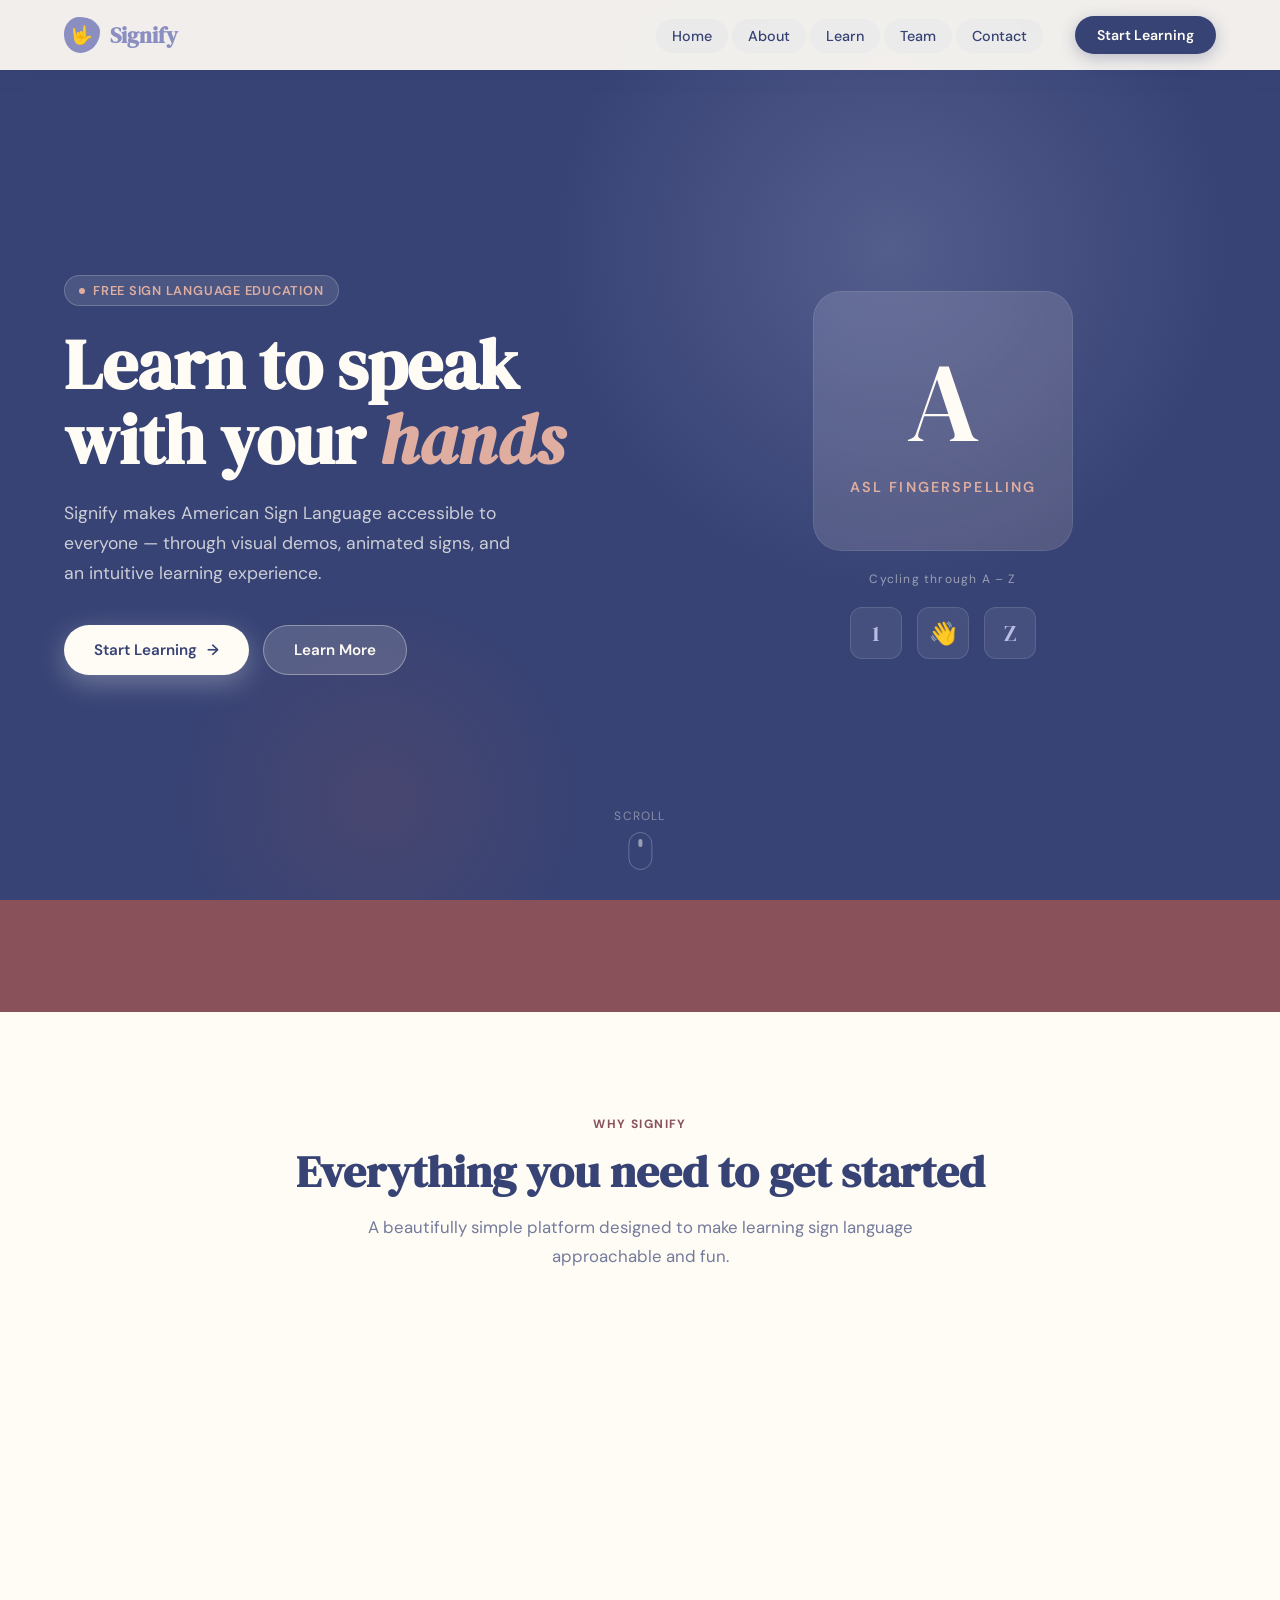
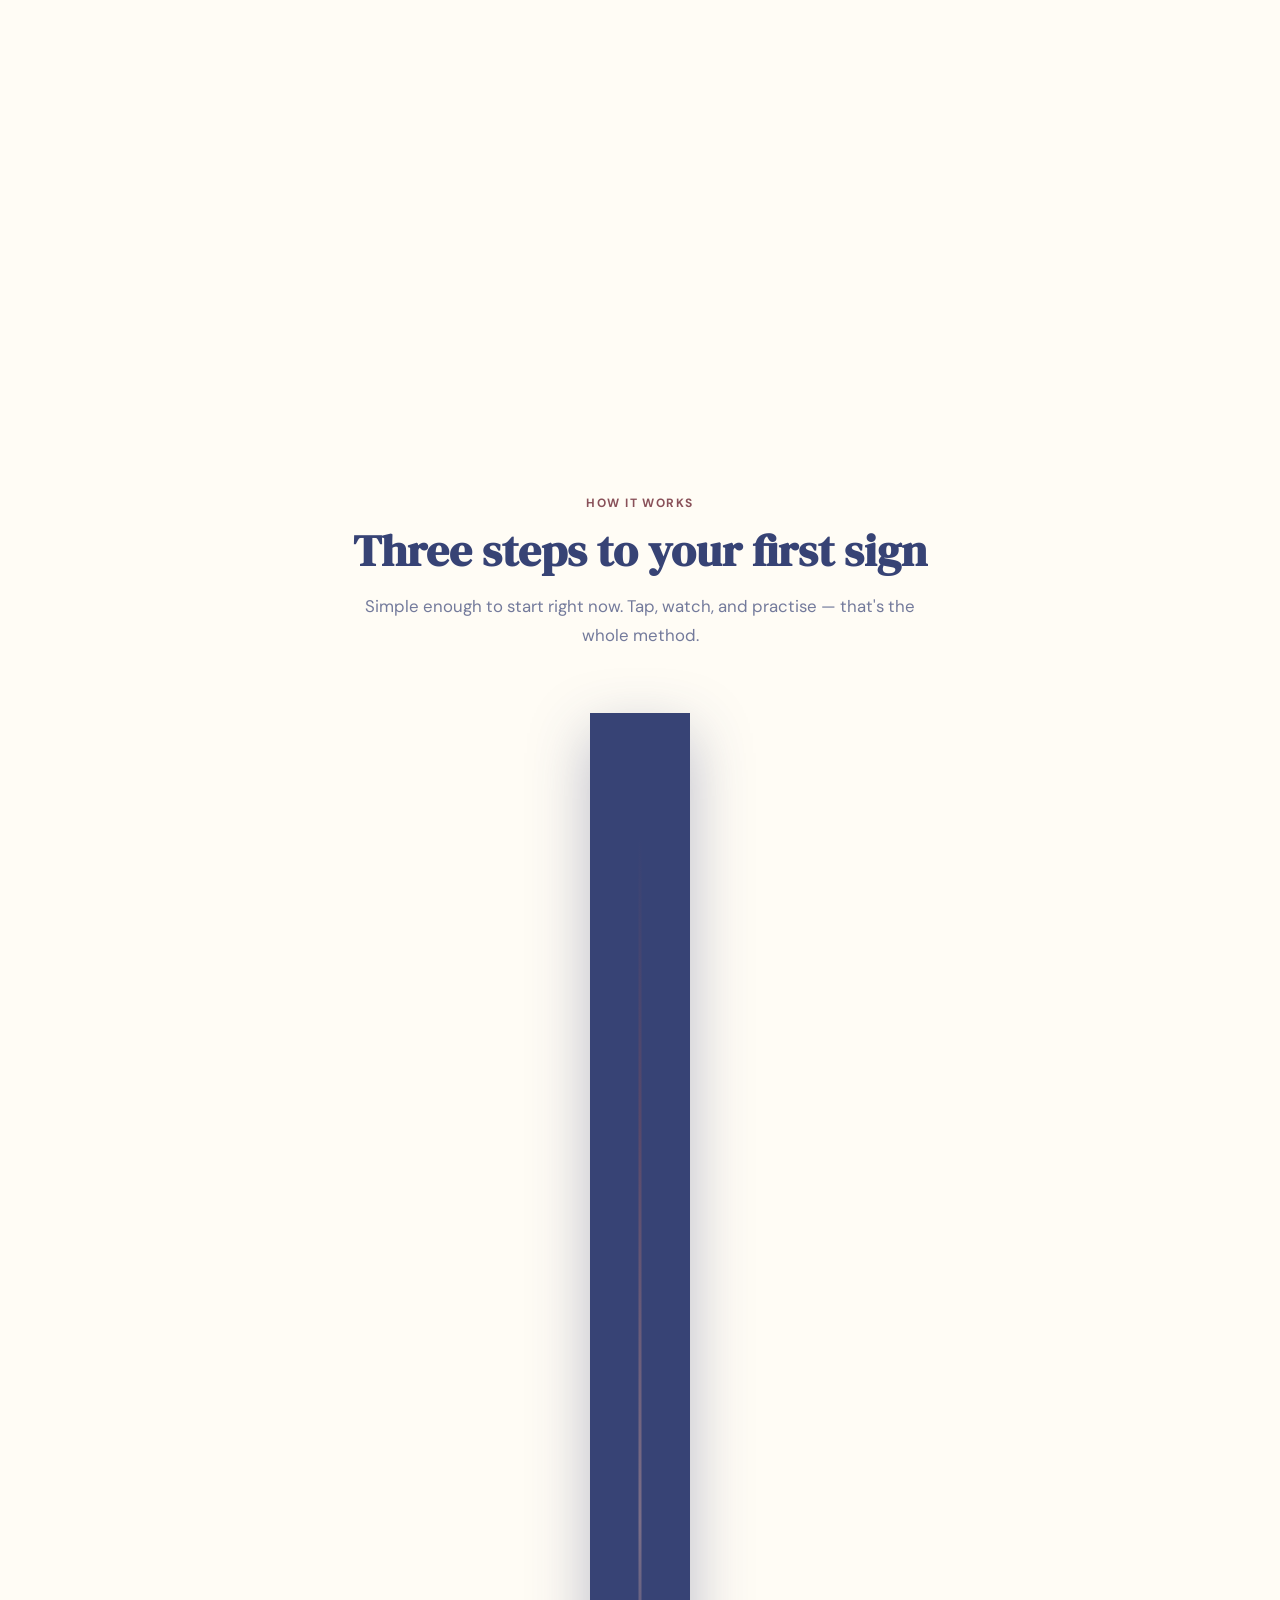
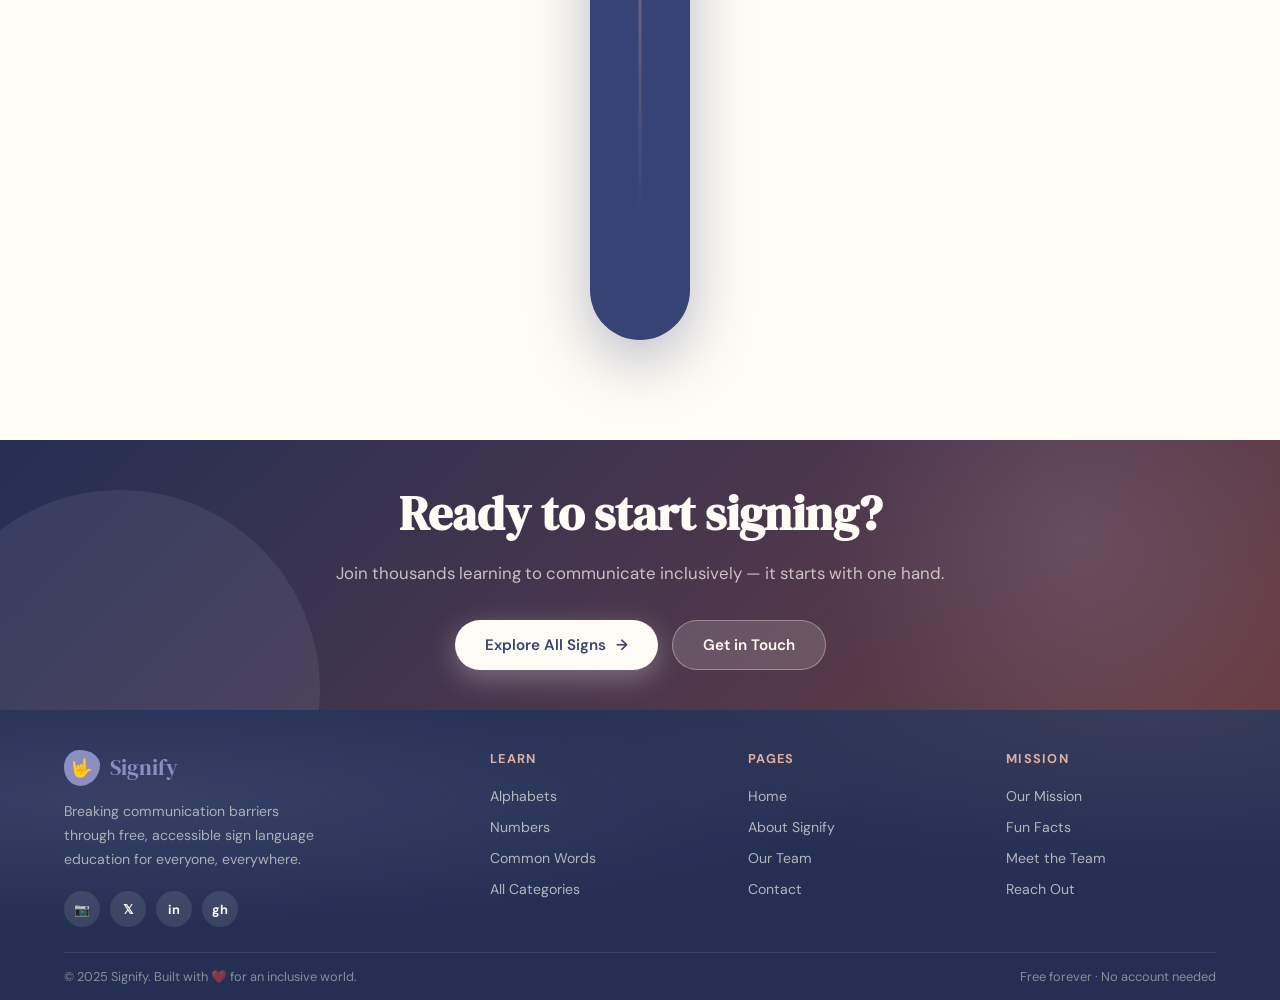
==== commit 0d889843: "fixed the CTA banner and footer" ====
--- a/index.html
+++ b/index.html
@@ -92,32 +92,26 @@
   </div>
   <div class="feature-grid">
     <div class="feature-card reveal">
-      <div class="feature-icon">🎬</div>
       <h3>GIF Demonstrations</h3>
       <p>Every sign comes with a clear animated GIF showing exact hand positions and movements — no guesswork needed.</p>
     </div>
     <div class="feature-card reveal reveal-delay-1">
-      <div class="feature-icon">⚡</div>
       <h3>Instant Access</h3>
       <p>No account required. Open the site, pick a category, and start learning immediately. Education without barriers.</p>
     </div>
     <div class="feature-card reveal reveal-delay-2">
-      <div class="feature-icon">📱</div>
       <h3>Works Everywhere</h3>
       <p>Fully responsive on mobile, tablet, and desktop. Practice on your phone while commuting or on your laptop at home.</p>
     </div>
     <div class="feature-card reveal reveal-delay-3">
-      <div class="feature-icon">🔤</div>
       <h3>Full Alphabet</h3>
       <p>Master all 26 letters of ASL fingerspelling — the backbone of sign language communication.</p>
     </div>
     <div class="feature-card reveal reveal-delay-4">
-      <div class="feature-icon">🔢</div>
       <h3>Numbers 0–9</h3>
       <p>Learn to count and use numbers in sign language for everyday situations like time, age, and quantity.</p>
     </div>
     <div class="feature-card reveal reveal-delay-5">
-      <div class="feature-icon">💬</div>
       <h3>Essential Words</h3>
       <p>From "Hello" to "Thank You" — start real conversations with a vocabulary of the most common signs.</p>
     </div>
--- a/css/style.css
+++ b/css/style.css
@@ -513,17 +513,6 @@
 .section-navy .feature-card { background: rgba(255,252,245,.07); border-color: rgba(255,252,245,.1); }
 .section-navy .feature-card:hover { box-shadow: 0 24px 48px rgba(0,0,0,.25); }
 
-.feature-icon {
-  width: 56px; height: 56px;
-  background: var(--peach-lt);
-  border-radius: 16px;
-  display: flex; align-items: center; justify-content: center;
-  font-size: 1.6rem;
-  margin-bottom: 20px;
-  transition: transform .4s var(--spring);
-}
-.feature-card:hover .feature-icon { transform: rotate(-12deg) scale(1.08); }
-.section-navy .feature-icon { background: rgba(186,189,226,.2); }
 .feature-card h3 { font-size: 1.15rem; font-weight: 700; color: var(--navy); margin-bottom: 10px; }
 .section-navy .feature-card h3 { color: var(--peach); }
 .feature-card p { font-size: .92rem; color: rgba(55,67,117,.7); line-height: 1.65; }
@@ -574,7 +563,7 @@
 ═══════════════════════════════════════ */
 .cta-banner {
   background: linear-gradient(135deg, var(--navy-dk), var(--maroon-dk));
-  padding: 80px 5vw;
+  padding: 40px 5vw;
   text-align: center;
   position: relative;
   overflow: hidden;
@@ -633,7 +622,7 @@
   margin: 0 auto;
   display: grid;
   grid-template-columns: 1.2fr 1fr;
-  gap: 60px;
+  gap: 80px;
   align-items: center;
 }
 .mission-grid.flip { direction: rtl; }
@@ -660,14 +649,14 @@
 .fact-list { display: flex; flex-direction: column; gap: 12px; margin-top: 24px; }
 .fact-item {
   display: flex; align-items: flex-start; gap: 12px;
-  padding: 14px 18px;
+  padding: 14px 28px;
   background: var(--peach-lt);
   border-radius: 12px;
   border-left: 3px solid var(--maroon);
 }
 .section-navy .fact-item { background: rgba(255,252,245,.07); border-color: var(--peach); }
-.fact-icon { font-size: 1.2rem; flex-shrink: 0; margin-top: 1px; }
-.fact-text { font-size: .9rem; color: rgba(55,67,117,.8); line-height: 1.55; }
+.section-peach .fact-item { background: rgba(55, 67, 117, 0.219); border-color: var(--peri-dk); }
+.fact-text { font-size: .9rem; color: rgba(3, 32, 138, 0.627); line-height: 1.55; }
 .section-navy .fact-text { color: rgba(255,252,245,.7); }
 
 /* ═══════════════════════════════════════
@@ -1090,7 +1079,7 @@
 .footer {
   background: var(--navy-dk);
   color: var(--cloud);
-  padding: 64px 5vw 0;
+  padding: 40px 5vw 0;
   position: relative;
   overflow: hidden;
 }
@@ -1108,7 +1097,7 @@
   display: grid;
   grid-template-columns: 1.8fr 1fr 1fr 1fr;
   gap: 48px;
-  padding-bottom: 48px;
+  padding-bottom: 25px;
   border-bottom: 1px solid rgba(255,252,245,.1);
 }
 .footer-brand .nav-logo { font-size: 1.4rem; margin-bottom: 14px; }
@@ -1131,7 +1120,7 @@
   position: relative;
   max-width: var(--maxw);
   margin: 0 auto;
-  padding: 22px 0;
+  padding: 15px 0;
   display: flex; align-items: center; justify-content: space-between;
   font-size: .8rem;
   color: rgba(255,252,245,.45);
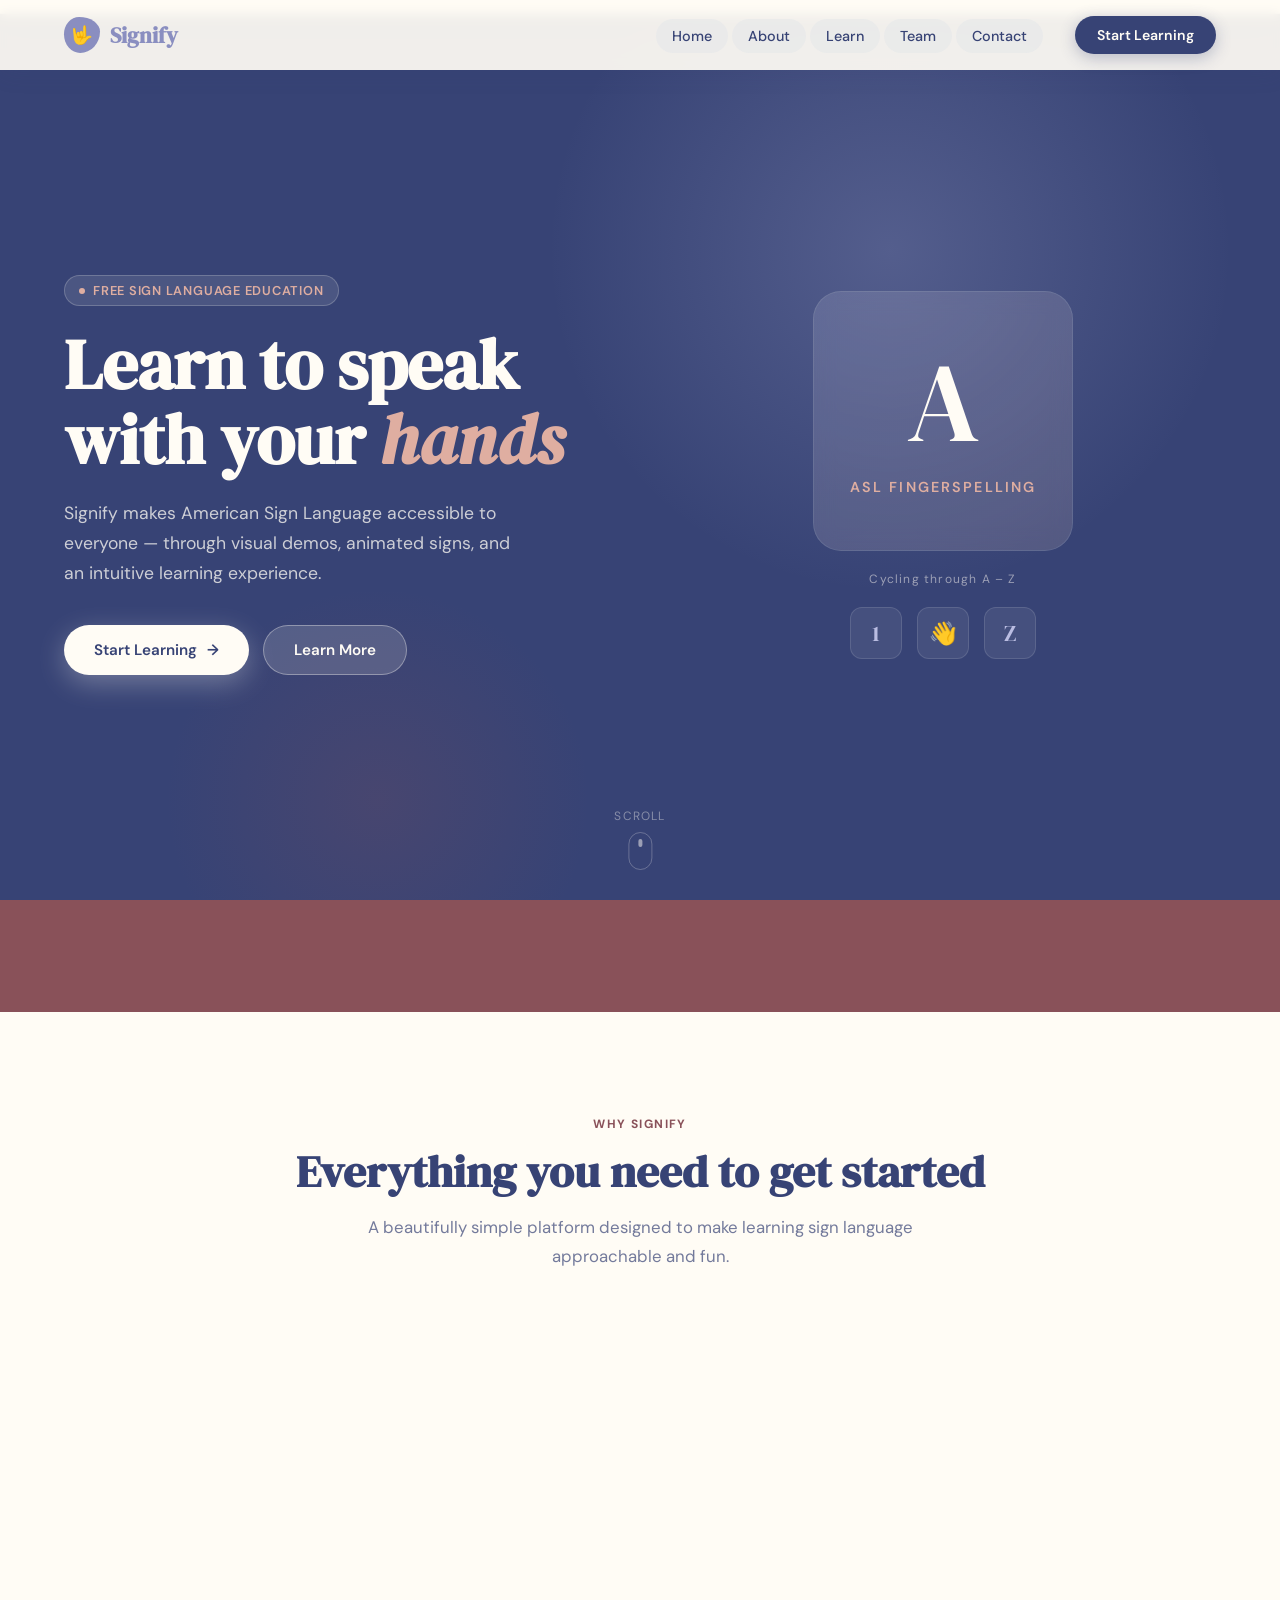
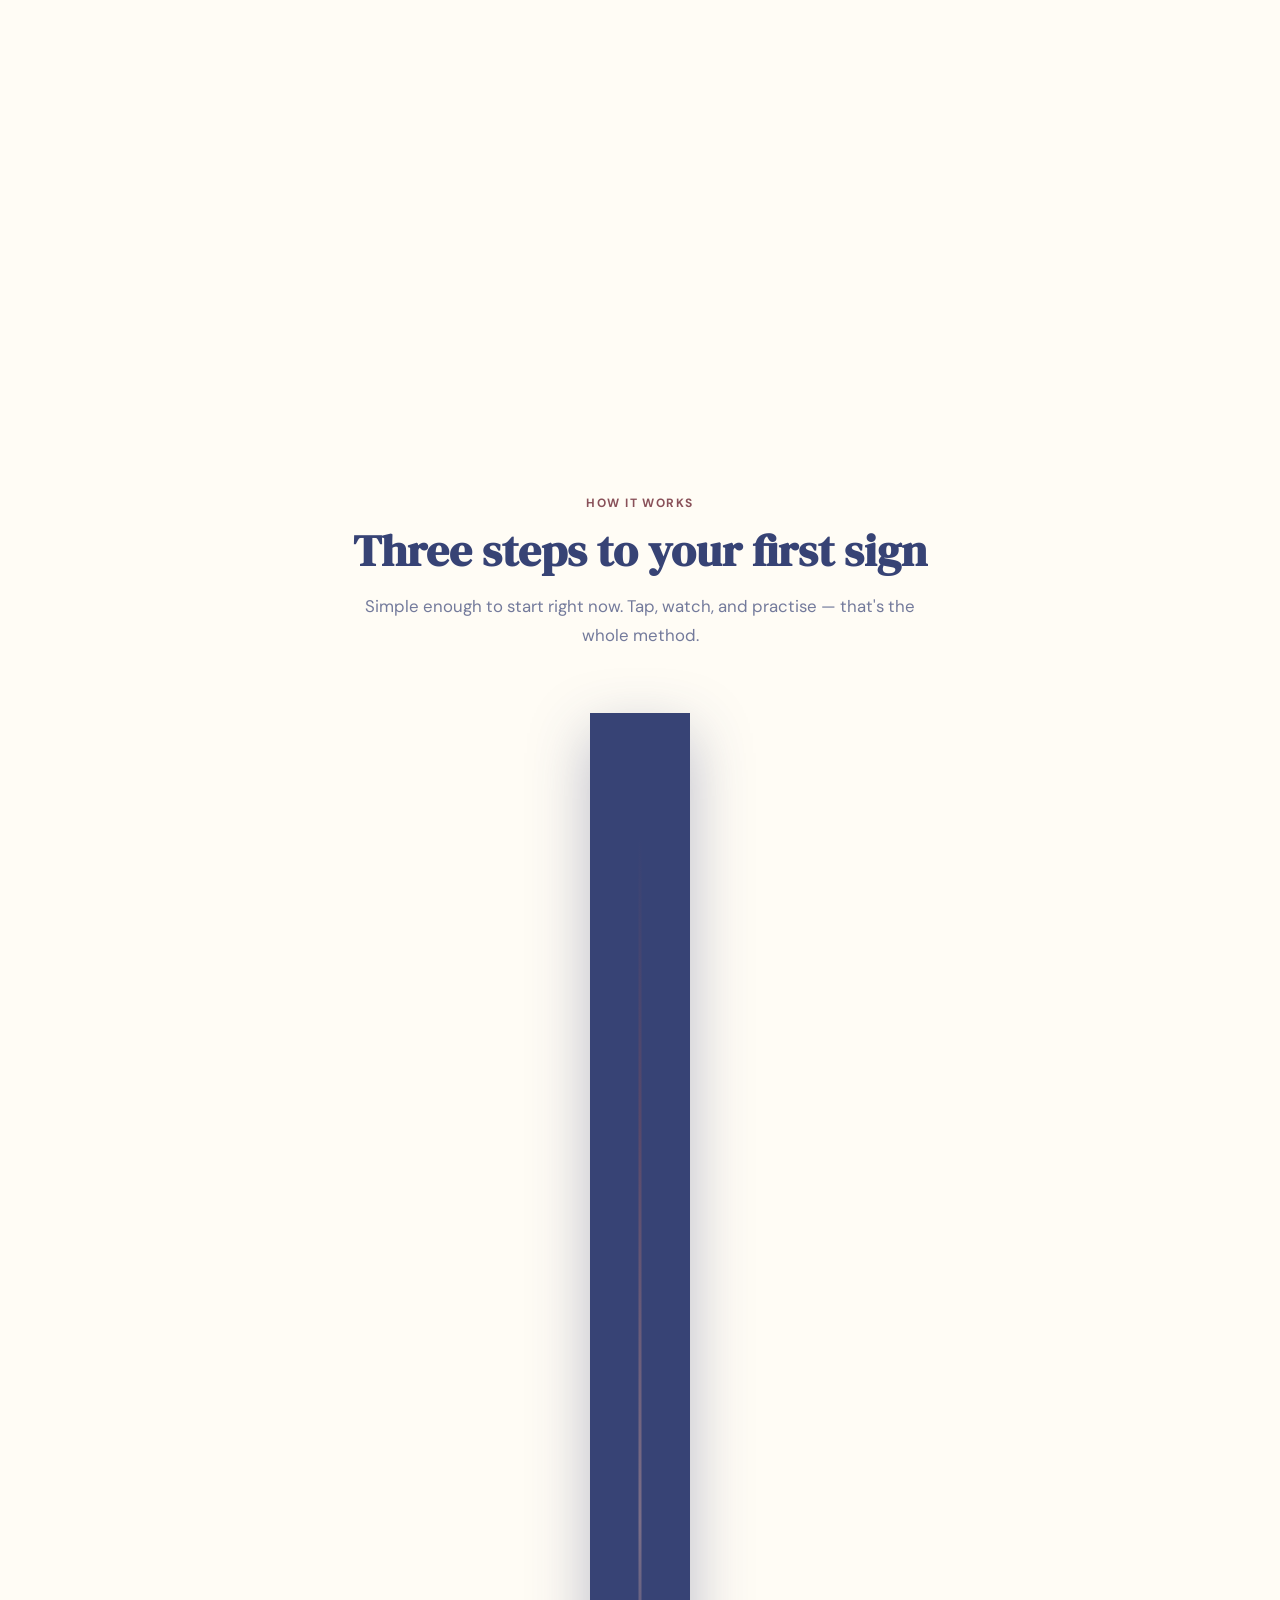
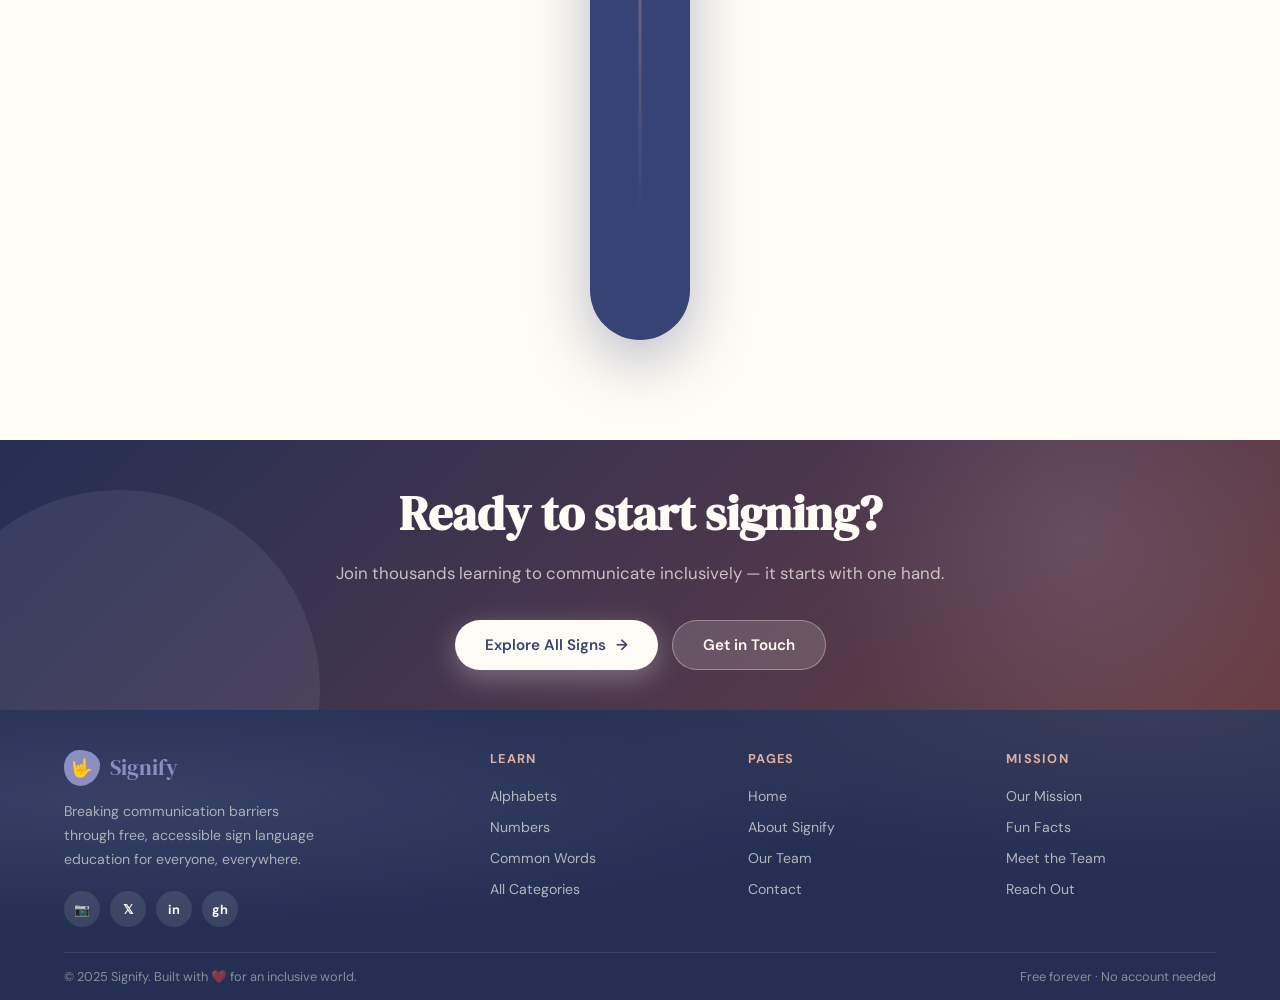
==== commit cb09ee30: "fixed nav drawer issue for mobile view" ====
--- a/index.html
+++ b/index.html
@@ -29,6 +29,15 @@
   </div>
   
 </nav>
+<div class="nav-drawer" id="drawer">
+  <ul>
+    <li><a href="index.html">Home</a></li>
+    <li><a href="about-site.html">About</a></li>
+    <li><a href="learn.html">Learn</a></li>
+    <li><a href="about-us.html">Team</a></li>
+    <li><a href="contact.html">Contact</a></li>
+  </ul>
+</div>
 
 <!-- HERO -->
 <section class="hero-landing">
--- a/css/style.css
+++ b/css/style.css
@@ -152,7 +152,18 @@
 .hamburger.open span:nth-child(3) { transform: translateY(-7px) rotate(-45deg); }
 
 /* drawer */
-
+.nav-drawer {
+  position: fixed;
+  top: var(--nav-h);
+  left: 0;
+  right: 0;
+  background: var(--cloud);
+  padding: 20px;
+  transform: translateY(-120%);
+  transition: transform .35s ease;
+  z-index: 998;
+  box-shadow: 0 10px 30px rgba(0,0,0,.1);
+}
 .nav-drawer.open { transform: translateY(0); }
 .nav-drawer ul { display: flex; flex-direction: column; gap: 4px; }
 .nav-drawer a {
@@ -554,7 +565,7 @@
   box-shadow: 0 8px 24px rgba(55,67,117,.3);
   transition: transform .4s var(--spring), background .4s;
 }
-.step:hover .step-num { transform: scale(1.1); background: var(--maroon); }
+.step:hover .step-num { transform: scale(1.2); background: var(--maroon); }
 .step h3 { font-size: 1.05rem; font-weight: 700; color: var(--navy); margin-bottom: 8px; }
 .step p { font-size: .9rem; color: rgba(55,67,117,.7); line-height: 1.6; }
 
@@ -584,7 +595,7 @@
    HERO — INTERIOR PAGES
 ═══════════════════════════════════════ */
 .hero-page {
-  padding: calc(var(--nav-h) + 70px) 5vw 70px;
+  padding: calc(var(--nav-h) + 40px) 5vw 40px;
   background: var(--navy);
   text-align: center;
   position: relative;
@@ -612,7 +623,7 @@
 .hero-page h1 { font-family: var(--fd); font-size: clamp(2.2rem, 4.5vw, 3.4rem); color: var(--cloud); line-height: 1.1; }
 .hero-page h1 em { font-style: italic; color: var(--peach); }
 .hero-page p { font-size: 1.05rem; color: rgba(255,252,245,.7); margin-top: 18px; line-height: 1.7; }
-.hero-page .btn-row { display: flex; justify-content: center; gap: 14px; margin-top: 32px; flex-wrap: wrap; }
+.hero-page .btn-row { display: flex; justify-content: center; gap: 45px; margin-top: 32px; flex-wrap: wrap; }
 
 /* ═══════════════════════════════════════
    ABOUT-SITE: MISSION CARDS
@@ -621,8 +632,8 @@
   max-width: var(--maxw);
   margin: 0 auto;
   display: grid;
-  grid-template-columns: 1.2fr 1fr;
-  gap: 80px;
+  grid-template-columns: 1fr 1fr;
+  gap: 90px;
   align-items: center;
 }
 .mission-grid.flip { direction: rtl; }
@@ -632,14 +643,29 @@
 .mission-text-block p { font-size: .97rem; color: rgba(55,67,117,.75); line-height: 1.75; margin-bottom: 14px; }
 .section-navy .mission-text-block p { color: rgba(255,252,245,.7); }
 .mission-visual {
-  aspect-ratio: 4/3;
+  aspect-ratio: 16/9;
   background: linear-gradient(135deg, var(--periwinkle), var(--peach));
-  border-radius: 28px 8px 28px 8px;
+  rotate: -4deg;
   display: flex; align-items: center; justify-content: center;
-  font-size: 5rem;
   position: relative;
   overflow: hidden;
-}
+  object-fit: cover;
+}
+.mission-visual-flip {
+  aspect-ratio: 16/9;
+  background: linear-gradient(135deg, var(--periwinkle), var(--peach));
+  rotate: 5deg;
+  border-radius: 8px 30px 8px 30px;
+  overflow: hidden;
+  object-fit: cover;
+}
+video {
+    width: 100%;
+    height: 100%;
+    object-fit: cover;
+    display: block;
+}
+
 .mission-visual::before {
   content: '';
   position: absolute;
@@ -731,7 +757,7 @@
   padding: 0 0;
   display: flex;
   align-items: center;
-  gap: 20px;
+  gap: 50px;
   flex-wrap: wrap;
 }
 .tiles-header h2 { font-family: var(--fd); font-size: 2rem; color: var(--navy); }
@@ -779,15 +805,15 @@
   max-width: var(--maxw);
   margin: 0 auto;
   display: grid;
-  grid-template-columns: repeat(auto-fill, minmax(120px, 1fr));
-  gap: 18px;
+  grid-template-columns: repeat(auto-fill, minmax(190px, 1fr));
+  gap: 50px;
 }
 .sign-tile {
   aspect-ratio: 1;
   display: flex; flex-direction: column;
   align-items: center; justify-content: center;
-  background: var(--cloud);
-  border: 2px solid rgba(55,67,117,.1);
+  background: rgba(142, 171, 230, 0.334);
+  border: 2px solid rgba(73, 69, 116, 0.255);
   border-radius: 20px;
   cursor: pointer;
   position: relative;
@@ -840,7 +866,7 @@
 ═══════════════════════════════════════ */
 .modal-overlay {
   position: fixed; inset: 0; z-index: 9999;
-  background: rgba(37,47,84,.75);
+  background: rgba(60, 76, 134, 0.75);
   backdrop-filter: blur(8px);
   display: flex; align-items: center; justify-content: center;
   padding: 24px;
@@ -883,9 +909,9 @@
 
 /* GIF frame — the star of the show */
 .modal-gif-wrap {
-  width: 260px; height: 260px;
+  width: 200px; height: 280px;
   margin: 0 auto 24px;
-  border-radius: 50%;
+  border-radius: 20%;
   background: radial-gradient(circle at 40% 35%, var(--peach-lt), var(--peri-lt));
   display: flex; align-items: center; justify-content: center;
   position: relative;
@@ -893,7 +919,7 @@
 .modal-gif-wrap::before {
   content: '';
   position: absolute; inset: -8px;
-  border-radius: 50%;
+  border-radius: 20%;
   background: conic-gradient(var(--navy) 0deg, var(--periwinkle) 120deg, var(--maroon) 240deg, var(--navy) 360deg);
   z-index: -1;
   animation: spinRing 6s linear infinite;
@@ -901,20 +927,57 @@
 .modal-gif-wrap::after {
   content: '';
   position: absolute; inset: -4px;
-  border-radius: 50%;
+  border-radius: 10%;
   background: var(--cloud);
   z-index: -1;
 }
 @keyframes spinRing { to { transform: rotate(360deg); } }
+
+.modal-gif-wrap-numbers {
+  width: 200px; height: 220px;
+  margin: 0 auto 24px;
+  border-radius: 50%;
+  background: radial-gradient(circle at 40% 35%, var(--peach-lt), var(--peri-lt));
+  display: flex; align-items: center; justify-content: center;
+  position: relative;
+}
+.modal-gif-wrap-numbers::before {
+  content: '';
+  position: absolute; inset: -12px;
+  border-radius: 50%;
+  background: conic-gradient(var(--navy) 0deg, var(--periwinkle) 120deg, var(--maroon) 240deg, var(--navy) 360deg);
+  z-index: -1;
+  animation: spinRing 6s linear infinite;
+}
+.modal-gif-wrap-numbers::after {
+  content: '';
+  position: absolute; inset: -4px;
+  border-radius: 50%;
+  background: var(--cloud);
+  z-index: -1;
+}
+@keyframes spinRing { to { transform: rotate(360deg); } }
+
 .modal-gif-frame {
-  width: 88%; height: 88%;
-  border-radius: 50%;
+  width: 98%; height: 98%;
+  border-radius: 10%;
   overflow: hidden;
   display: flex; align-items: center; justify-content: center;
   background: var(--cloud);
 }
-.modal-gif-frame img { width: 100%; height: 100%; object-fit: cover; border-radius: 50%; }
+.modal-gif-frame img { width: 100%; height: 100%; object-fit: cover; border-radius: 10%; }
+
+.modal-gif-frame-numbers {
+  width: 98%; height: 98%;
+  border-radius: 50%;
+  overflow: hidden;
+  display: flex; align-items: center; justify-content: center;
+  background: var(--cloud);
+}
+.modal-gif-frame-numbers img { width: 100%; height: 100%; object-fit: cover; border-radius: 20%;margin-left: 23px; }
+
 .modal-gif-placeholder {
+  margin-left: 30px;
   font-size: 5rem;
   animation: bounce .8s ease-in-out infinite alternate;
 }
@@ -926,48 +989,168 @@
   color: rgba(55,67,117,.65);
   line-height: 1.6;
 }
-.modal-gif-path {
-  margin-top: 16px;
-  padding: 10px 14px;
-  background: var(--peach-lt);
-  border-radius: 10px;
-  font-size: .75rem;
-  color: var(--maroon);
+
+/* ═══════════════════════════════════════
+   MODAL NAVIGATION ARROWS
+═══════════════════════════════════════ */
+
+/* Make modal-box relative so arrows position against it */
+.modal-box { overflow: visible; }
+
+/* Shared arrow button style */
+.modal-prev,
+.modal-next {
+  position: absolute;
+  top: 50%;
+  transform: translateY(-50%);
+  width: 48px; height: 48px;
+  border-radius: 50%;
+  border: none;
+  cursor: pointer;
+  display: flex; align-items: center; justify-content: center;
+  font-size: 1.3rem;
+  font-weight: 700;
+  color: var(--cloud);
+  background: var(--navy);
+  box-shadow: 0 8px 24px rgba(55,67,117,.4);
+  transition: background .3s var(--ease),
+              transform .35s var(--spring),
+              box-shadow .3s,
+              opacity .3s;
+  z-index: 10;
+}
+.modal-prev { left: -68px; }
+.modal-next { right: -68px; }
+
+.modal-prev:hover,
+.modal-next:hover {
+  background: var(--maroon);
+  box-shadow: 0 12px 28px rgba(137,81,89,.45);
+}
+.modal-prev:hover { transform: translateY(-50%) translateX(-3px); }
+.modal-next:hover { transform: translateY(-50%) translateX(3px); }
+
+/* Disabled state when at first or last */
+.modal-prev:disabled,
+.modal-next:disabled {
+  opacity: .28;
+  cursor: not-allowed;
+  background: var(--navy);
+  transform: translateY(-50%);
+  box-shadow: none;
+}
+
+/* Counter pill — "3 / 26" */
+.modal-counter {
+  display: flex;
+  align-items: center;
+  justify-content: center;
+  gap: 6px;
+  margin-bottom: 18px;
+}
+.modal-counter-text {
+  font-size: .78rem;
+  font-weight: 700;
+  letter-spacing: .1em;
+  text-transform: uppercase;
+  color: rgba(55,67,117,.5);
+}
+.modal-counter-num {
+  padding: 3px 12px;
+  background: var(--peri-lt);
+  color: var(--navy);
+  border-radius: 99px;
+  font-size: .8rem;
+  font-weight: 700;
+  min-width: 60px;
   text-align: center;
-  font-family: monospace;
+  transition: background .25s, color .25s;
+}
+
+/* Slide animation when switching signs */
+@keyframes slideInRight {
+  from { opacity: 0; transform: translateX(30px); }
+  to   { opacity: 1; transform: translateX(0);    }
+}
+@keyframes slideInLeft {
+  from { opacity: 0; transform: translateX(-30px); }
+  to   { opacity: 1; transform: translateX(0);     }
+}
+.modal-sliding-right { animation: slideInRight .28s var(--ease); }
+.modal-sliding-left  { animation: slideInLeft  .28s var(--ease); }
+
+/* Keyboard hint at the bottom */
+.modal-key-hint {
+  margin-top: 14px;
+  text-align: center;
+  font-size: .72rem;
+  color: rgba(55,67,117,.38);
+  letter-spacing: .04em;
+}
+.modal-key-hint kbd {
+  display: inline-block;
+  padding: 2px 7px;
+  border: 1px solid rgba(55,67,117,.2);
+  border-radius: 5px;
+  font-size: .7rem;
+  font-family: var(--fb);
+  background: rgba(55,67,117,.05);
+  color: rgba(55,67,117,.5);
+}
+
+/* ── Responsive: arrows go below/above on small screens ── */
+@media (max-width: 680px) {
+  .modal-prev,
+  .modal-next {
+    position: static;
+    transform: none;
+    width: 42px; height: 42px;
+    font-size: 1rem;
+  }
+  .modal-prev:hover { transform: translateX(-3px); }
+  .modal-next:hover { transform: translateX(3px); }
+  .modal-arrow-row {
+    display: flex;
+    justify-content: space-between;
+    align-items: center;
+    margin-top: 18px;
+    gap: 12px;
+  }
+  .modal-arrow-row .modal-counter { margin-bottom: 0; flex: 1; }
 }
 
 /* ═══════════════════════════════════════
    ABOUT-US: TEAM CARDS
 ═══════════════════════════════════════ */
 .team-grid {
-  max-width: 860px;
+  max-width: 800px;
   margin: 0 auto;
   display: grid;
   grid-template-columns: repeat(2, 1fr);
-  gap: 36px;
+  gap: 130px;
 }
 .team-card {
   background: var(--cloud);
-  border-radius: 24px;
+  border-radius: 160px 160px 0 0;
+  bottom-margin: 40px;
   overflow: hidden;
-  box-shadow: 0 16px 40px rgba(55,67,117,.15);
-  transition: transform .45s var(--ease), box-shadow .45s var(--ease);
-}
-.team-card:hover { transform: translateY(-10px); box-shadow: 0 28px 56px rgba(55,67,117,.25); }
+  box-shadow: 0 16px 40px rgba(58, 73, 122, 0.326);
+  transition: transform 3s var(--ease), box-shadow .45s var(--ease);
+}
+.team-card:hover {  transform: scale(5); box-shadow: 0 28px 56px rgba(22, 25, 38, 0.503); }
 .team-card-banner {
-  height: 120px;
+  height: 130px;
   position: relative;
 }
 .team-card:nth-child(1) .team-card-banner { background: linear-gradient(135deg, var(--navy), var(--periwinkle)); }
 .team-card:nth-child(2) .team-card-banner { background: linear-gradient(135deg, var(--maroon-dk), var(--peach)); }
 .team-avatar {
-  width: 96px; height: 96px;
+  width: 140px; height: 140px;
   border-radius: 50%;
   border: 4px solid var(--cloud);
   overflow: hidden;
-  position: absolute;
-  bottom: -40px; left: 28px;
+  position: relative;
+  bottom: -40px; left: 40%;
   box-shadow: 0 8px 20px rgba(55,67,117,.25);
 }
 .team-avatar img { width: 100%; height: 100%; object-fit: cover; }
@@ -1005,7 +1188,7 @@
   align-items: start;
 }
 .contact-info h2 { font-family: var(--fd); font-size: 2rem; color: var(--navy); margin-bottom: 16px; }
-.contact-info p { font-size: .95rem; color: rgba(55,67,117,.75); line-height: 1.7; margin-bottom: 32px; }
+.contact-info p { font-size: .95rem; color: rgba(55, 67, 117, 0.973); line-height: 1.7; margin-bottom: 32px; }
 .contact-detail {
   display: flex; align-items: flex-start; gap: 14px;
   margin-bottom: 20px;
@@ -1019,14 +1202,14 @@
   flex-shrink: 0;
 }
 .contact-detail-text strong { display: block; font-size: .85rem; font-weight: 700; color: var(--navy); margin-bottom: 2px; }
-.contact-detail-text span { font-size: .85rem; color: rgba(55,67,117,.65); }
+.contact-detail-text span { font-size: .85rem; color: rgba(55, 67, 117, 0.971); }
 
 .contact-form {
-  background: var(--cloud);
+  background: var(--peri-lt);
   border-radius: 24px;
   padding: 40px;
   box-shadow: 0 20px 50px rgba(55,67,117,.15);
-  border: 1px solid rgba(55,67,117,.08);
+  border: 3px solid rgba(55, 67, 117, 0.162);
 }
 .form-row { display: grid; grid-template-columns: 1fr 1fr; gap: 18px; }
 .form-group { margin-bottom: 20px; }
@@ -1066,7 +1249,7 @@
   display: none;
   text-align: center;
   padding: 20px;
-  background: rgba(55,67,117,.06);
+  background: rgba(66, 72, 93, 0.06);
   border-radius: 12px;
   color: var(--navy);
   font-weight: 600;
@@ -1652,4 +1835,32 @@
   .tl-visual,
   .tl-row.flip .tl-visual { padding: 0 0 0 0; grid-column: unset; }
   .tl-vis-inner { aspect-ratio: 16/9; }
+}
+
+/* ==========================================
+   RESPONSIVE DESIGN
+========================================== */
+
+/* Laptop */
+@media (max-width:1200px){
+
+}
+
+/* Tablet */
+@media (max-width:992px){
+
+}
+
+/* Mobile */
+@media (max-width:768px){
+  .nav-inner{
+    justify-content:space-between;
+  }
+  .nav-logo{
+    font-size:1.1rem;
+  }
+}
+/* Small phones */
+@media (max-width:480px){
+
 }
